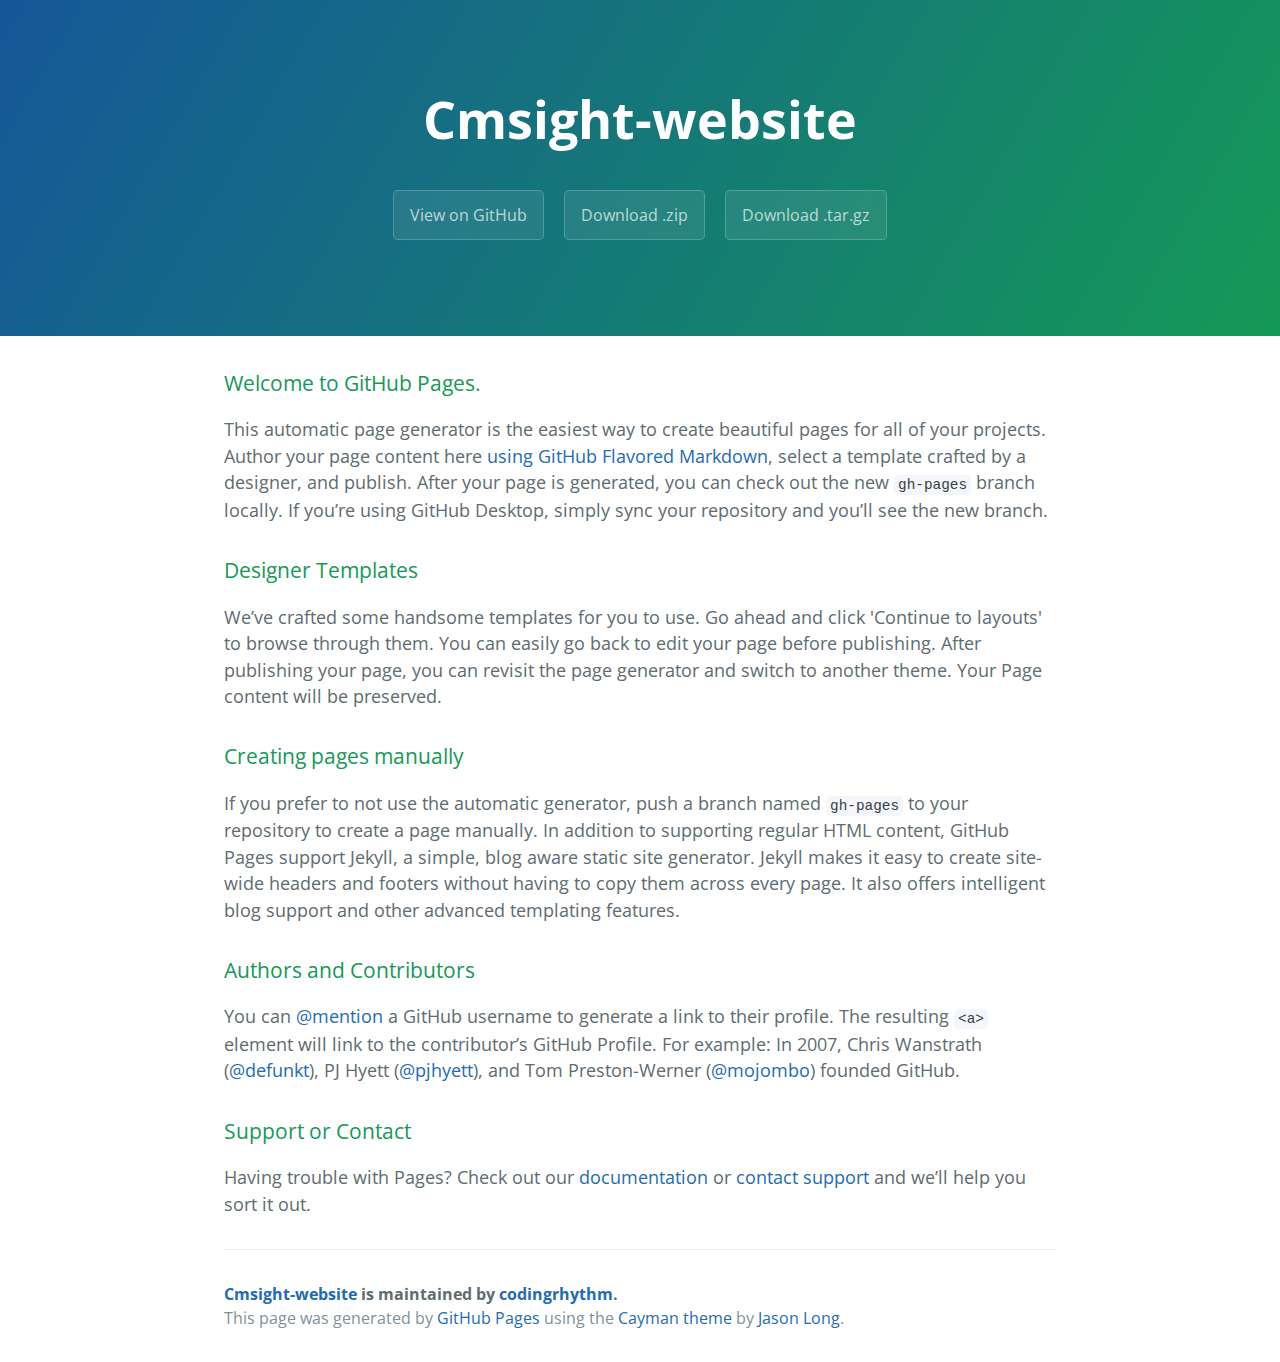
==== index.html @ a5634614 "Create gh-pages branch via GitHub" ====
<!DOCTYPE html>
<html lang="en-us">
  <head>
    <meta charset="UTF-8">
    <title>Cmsight-website by codingrhythm</title>
    <meta name="viewport" content="width=device-width, initial-scale=1">
    <link rel="stylesheet" type="text/css" href="stylesheets/normalize.css" media="screen">
    <link href='https://fonts.googleapis.com/css?family=Open+Sans:400,700' rel='stylesheet' type='text/css'>
    <link rel="stylesheet" type="text/css" href="stylesheets/stylesheet.css" media="screen">
    <link rel="stylesheet" type="text/css" href="stylesheets/github-light.css" media="screen">
  </head>
  <body>
    <section class="page-header">
      <h1 class="project-name">Cmsight-website</h1>
      <h2 class="project-tagline"></h2>
      <a href="https://github.com/codingrhythm/cmsight-website" class="btn">View on GitHub</a>
      <a href="https://github.com/codingrhythm/cmsight-website/zipball/master" class="btn">Download .zip</a>
      <a href="https://github.com/codingrhythm/cmsight-website/tarball/master" class="btn">Download .tar.gz</a>
    </section>

    <section class="main-content">
      <h3>
<a id="welcome-to-github-pages" class="anchor" href="#welcome-to-github-pages" aria-hidden="true"><span class="octicon octicon-link"></span></a>Welcome to GitHub Pages.</h3>

<p>This automatic page generator is the easiest way to create beautiful pages for all of your projects. Author your page content here <a href="https://guides.github.com/features/mastering-markdown/">using GitHub Flavored Markdown</a>, select a template crafted by a designer, and publish. After your page is generated, you can check out the new <code>gh-pages</code> branch locally. If you’re using GitHub Desktop, simply sync your repository and you’ll see the new branch.</p>

<h3>
<a id="designer-templates" class="anchor" href="#designer-templates" aria-hidden="true"><span class="octicon octicon-link"></span></a>Designer Templates</h3>

<p>We’ve crafted some handsome templates for you to use. Go ahead and click 'Continue to layouts' to browse through them. You can easily go back to edit your page before publishing. After publishing your page, you can revisit the page generator and switch to another theme. Your Page content will be preserved.</p>

<h3>
<a id="creating-pages-manually" class="anchor" href="#creating-pages-manually" aria-hidden="true"><span class="octicon octicon-link"></span></a>Creating pages manually</h3>

<p>If you prefer to not use the automatic generator, push a branch named <code>gh-pages</code> to your repository to create a page manually. In addition to supporting regular HTML content, GitHub Pages support Jekyll, a simple, blog aware static site generator. Jekyll makes it easy to create site-wide headers and footers without having to copy them across every page. It also offers intelligent blog support and other advanced templating features.</p>

<h3>
<a id="authors-and-contributors" class="anchor" href="#authors-and-contributors" aria-hidden="true"><span class="octicon octicon-link"></span></a>Authors and Contributors</h3>

<p>You can <a href="https://github.com/blog/821" class="user-mention">@mention</a> a GitHub username to generate a link to their profile. The resulting <code>&lt;a&gt;</code> element will link to the contributor’s GitHub Profile. For example: In 2007, Chris Wanstrath (<a href="https://github.com/defunkt" class="user-mention">@defunkt</a>), PJ Hyett (<a href="https://github.com/pjhyett" class="user-mention">@pjhyett</a>), and Tom Preston-Werner (<a href="https://github.com/mojombo" class="user-mention">@mojombo</a>) founded GitHub.</p>

<h3>
<a id="support-or-contact" class="anchor" href="#support-or-contact" aria-hidden="true"><span class="octicon octicon-link"></span></a>Support or Contact</h3>

<p>Having trouble with Pages? Check out our <a href="https://help.github.com/pages">documentation</a> or <a href="https://github.com/contact">contact support</a> and we’ll help you sort it out.</p>

      <footer class="site-footer">
        <span class="site-footer-owner"><a href="https://github.com/codingrhythm/cmsight-website">Cmsight-website</a> is maintained by <a href="https://github.com/codingrhythm">codingrhythm</a>.</span>

        <span class="site-footer-credits">This page was generated by <a href="https://pages.github.com">GitHub Pages</a> using the <a href="https://github.com/jasonlong/cayman-theme">Cayman theme</a> by <a href="https://twitter.com/jasonlong">Jason Long</a>.</span>
      </footer>

    </section>

  
  </body>
</html>
---- stylesheets/stylesheet.css ----
* {
  box-sizing: border-box; }

body {
  padding: 0;
  margin: 0;
  font-family: "Open Sans", "Helvetica Neue", Helvetica, Arial, sans-serif;
  font-size: 16px;
  line-height: 1.5;
  color: #606c71; }

a {
  color: #1e6bb8;
  text-decoration: none; }
  a:hover {
    text-decoration: underline; }

.btn {
  display: inline-block;
  margin-bottom: 1rem;
  color: rgba(255, 255, 255, 0.7);
  background-color: rgba(255, 255, 255, 0.08);
  border-color: rgba(255, 255, 255, 0.2);
  border-style: solid;
  border-width: 1px;
  border-radius: 0.3rem;
  transition: color 0.2s, background-color 0.2s, border-color 0.2s; }
  .btn + .btn {
    margin-left: 1rem; }

.btn:hover {
  color: rgba(255, 255, 255, 0.8);
  text-decoration: none;
  background-color: rgba(255, 255, 255, 0.2);
  border-color: rgba(255, 255, 255, 0.3); }

@media screen and (min-width: 64em) {
  .btn {
    padding: 0.75rem 1rem; } }

@media screen and (min-width: 42em) and (max-width: 64em) {
  .btn {
    padding: 0.6rem 0.9rem;
    font-size: 0.9rem; } }

@media screen and (max-width: 42em) {
  .btn {
    display: block;
    width: 100%;
    padding: 0.75rem;
    font-size: 0.9rem; }
    .btn + .btn {
      margin-top: 1rem;
      margin-left: 0; } }

.page-header {
  color: #fff;
  text-align: center;
  background-color: #159957;
  background-image: linear-gradient(120deg, #155799, #159957); }

@media screen and (min-width: 64em) {
  .page-header {
    padding: 5rem 6rem; } }

@media screen and (min-width: 42em) and (max-width: 64em) {
  .page-header {
    padding: 3rem 4rem; } }

@media screen and (max-width: 42em) {
  .page-header {
    padding: 2rem 1rem; } }

.project-name {
  margin-top: 0;
  margin-bottom: 0.1rem; }

@media screen and (min-width: 64em) {
  .project-name {
    font-size: 3.25rem; } }

@media screen and (min-width: 42em) and (max-width: 64em) {
  .project-name {
    font-size: 2.25rem; } }

@media screen and (max-width: 42em) {
  .project-name {
    font-size: 1.75rem; } }

.project-tagline {
  margin-bottom: 2rem;
  font-weight: normal;
  opacity: 0.7; }

@media screen and (min-width: 64em) {
  .project-tagline {
    font-size: 1.25rem; } }

@media screen and (min-width: 42em) and (max-width: 64em) {
  .project-tagline {
    font-size: 1.15rem; } }

@media screen and (max-width: 42em) {
  .project-tagline {
    font-size: 1rem; } }

.main-content :first-child {
  margin-top: 0; }
.main-content img {
  max-width: 100%; }
.main-content h1, .main-content h2, .main-content h3, .main-content h4, .main-content h5, .main-content h6 {
  margin-top: 2rem;
  margin-bottom: 1rem;
  font-weight: normal;
  color: #159957; }
.main-content p {
  margin-bottom: 1em; }
.main-content code {
  padding: 2px 4px;
  font-family: Consolas, "Liberation Mono", Menlo, Courier, monospace;
  font-size: 0.9rem;
  color: #383e41;
  background-color: #f3f6fa;
  border-radius: 0.3rem; }
.main-content pre {
  padding: 0.8rem;
  margin-top: 0;
  margin-bottom: 1rem;
  font: 1rem Consolas, "Liberation Mono", Menlo, Courier, monospace;
  color: #567482;
  word-wrap: normal;
  background-color: #f3f6fa;
  border: solid 1px #dce6f0;
  border-radius: 0.3rem; }
  .main-content pre > code {
    padding: 0;
    margin: 0;
    font-size: 0.9rem;
    color: #567482;
    word-break: normal;
    white-space: pre;
    background: transparent;
    border: 0; }
.main-content .highlight {
  margin-bottom: 1rem; }
  .main-content .highlight pre {
    margin-bottom: 0;
    word-break: normal; }
.main-content .highlight pre, .main-content pre {
  padding: 0.8rem;
  overflow: auto;
  font-size: 0.9rem;
  line-height: 1.45;
  border-radius: 0.3rem; }
.main-content pre code, .main-content pre tt {
  display: inline;
  max-width: initial;
  padding: 0;
  margin: 0;
  overflow: initial;
  line-height: inherit;
  word-wrap: normal;
  background-color: transparent;
  border: 0; }
  .main-content pre code:before, .main-content pre code:after, .main-content pre tt:before, .main-content pre tt:after {
    content: normal; }
.main-content ul, .main-content ol {
  margin-top: 0; }
.main-content blockquote {
  padding: 0 1rem;
  margin-left: 0;
  color: #819198;
  border-left: 0.3rem solid #dce6f0; }
  .main-content blockquote > :first-child {
    margin-top: 0; }
  .main-content blockquote > :last-child {
    margin-bottom: 0; }
.main-content table {
  display: block;
  width: 100%;
  overflow: auto;
  word-break: normal;
  word-break: keep-all; }
  .main-content table th {
    font-weight: bold; }
  .main-content table th, .main-content table td {
    padding: 0.5rem 1rem;
    border: 1px solid #e9ebec; }
.main-content dl {
  padding: 0; }
  .main-content dl dt {
    padding: 0;
    margin-top: 1rem;
    font-size: 1rem;
    font-weight: bold; }
  .main-content dl dd {
    padding: 0;
    margin-bottom: 1rem; }
.main-content hr {
  height: 2px;
  padding: 0;
  margin: 1rem 0;
  background-color: #eff0f1;
  border: 0; }

@media screen and (min-width: 64em) {
  .main-content {
    max-width: 64rem;
    padding: 2rem 6rem;
    margin: 0 auto;
    font-size: 1.1rem; } }

@media screen and (min-width: 42em) and (max-width: 64em) {
  .main-content {
    padding: 2rem 4rem;
    font-size: 1.1rem; } }

@media screen and (max-width: 42em) {
  .main-content {
    padding: 2rem 1rem;
    font-size: 1rem; } }

.site-footer {
  padding-top: 2rem;
  margin-top: 2rem;
  border-top: solid 1px #eff0f1; }

.site-footer-owner {
  display: block;
  font-weight: bold; }

.site-footer-credits {
  color: #819198; }

@media screen and (min-width: 64em) {
  .site-footer {
    font-size: 1rem; } }

@media screen and (min-width: 42em) and (max-width: 64em) {
  .site-footer {
    font-size: 1rem; } }

@media screen and (max-width: 42em) {
  .site-footer {
    font-size: 0.9rem; } }
---- stylesheets/github-light.css ----
/*
   Copyright 2014 GitHub Inc.

   Licensed under the Apache License, Version 2.0 (the "License");
   you may not use this file except in compliance with the License.
   You may obtain a copy of the License at

       http://www.apache.org/licenses/LICENSE-2.0

   Unless required by applicable law or agreed to in writing, software
   distributed under the License is distributed on an "AS IS" BASIS,
   WITHOUT WARRANTIES OR CONDITIONS OF ANY KIND, either express or implied.
   See the License for the specific language governing permissions and
   limitations under the License.

*/

.pl-c /* comment */ {
  color: #969896;
}

.pl-c1      /* constant, markup.raw, meta.diff.header, meta.module-reference, meta.property-name, support, support.constant, support.variable, variable.other.constant */,
.pl-s .pl-v /* string variable */ {
  color: #0086b3;
}

.pl-e  /* entity */,
.pl-en /* entity.name */ {
  color: #795da3;
}

.pl-s .pl-s1 /* string source */,
.pl-smi      /* storage.modifier.import, storage.modifier.package, storage.type.java, variable.other, variable.parameter.function */ {
  color: #333;
}

.pl-ent /* entity.name.tag */ {
  color: #63a35c;
}

.pl-k /* keyword, storage, storage.type */ {
  color: #a71d5d;
}

.pl-pds              /* punctuation.definition.string, string.regexp.character-class */,
.pl-s                /* string */,
.pl-s .pl-pse .pl-s1 /* string punctuation.section.embedded source */,
.pl-sr               /* string.regexp */,
.pl-sr .pl-cce       /* string.regexp constant.character.escape */,
.pl-sr .pl-sra       /* string.regexp string.regexp.arbitrary-repitition */,
.pl-sr .pl-sre       /* string.regexp source.ruby.embedded */ {
  color: #183691;
}

.pl-v /* variable */ {
  color: #ed6a43;
}

.pl-id /* invalid.deprecated */ {
  color: #b52a1d;
}

.pl-ii /* invalid.illegal */ {
  background-color: #b52a1d;
  color: #f8f8f8;
}

.pl-sr .pl-cce /* string.regexp constant.character.escape */ {
  color: #63a35c;
  font-weight: bold;
}

.pl-ml /* markup.list */ {
  color: #693a17;
}

.pl-mh        /* markup.heading */,
.pl-mh .pl-en /* markup.heading entity.name */,
.pl-ms        /* meta.separator */ {
  color: #1d3e81;
  font-weight: bold;
}

.pl-mq /* markup.quote */ {
  color: #008080;
}

.pl-mi /* markup.italic */ {
  color: #333;
  font-style: italic;
}

.pl-mb /* markup.bold */ {
  color: #333;
  font-weight: bold;
}

.pl-md /* markup.deleted, meta.diff.header.from-file */ {
  background-color: #ffecec;
  color: #bd2c00;
}

.pl-mi1 /* markup.inserted, meta.diff.header.to-file */ {
  background-color: #eaffea;
  color: #55a532;
}

.pl-mdr /* meta.diff.range */ {
  color: #795da3;
  font-weight: bold;
}

.pl-mo /* meta.output */ {
  color: #1d3e81;
}
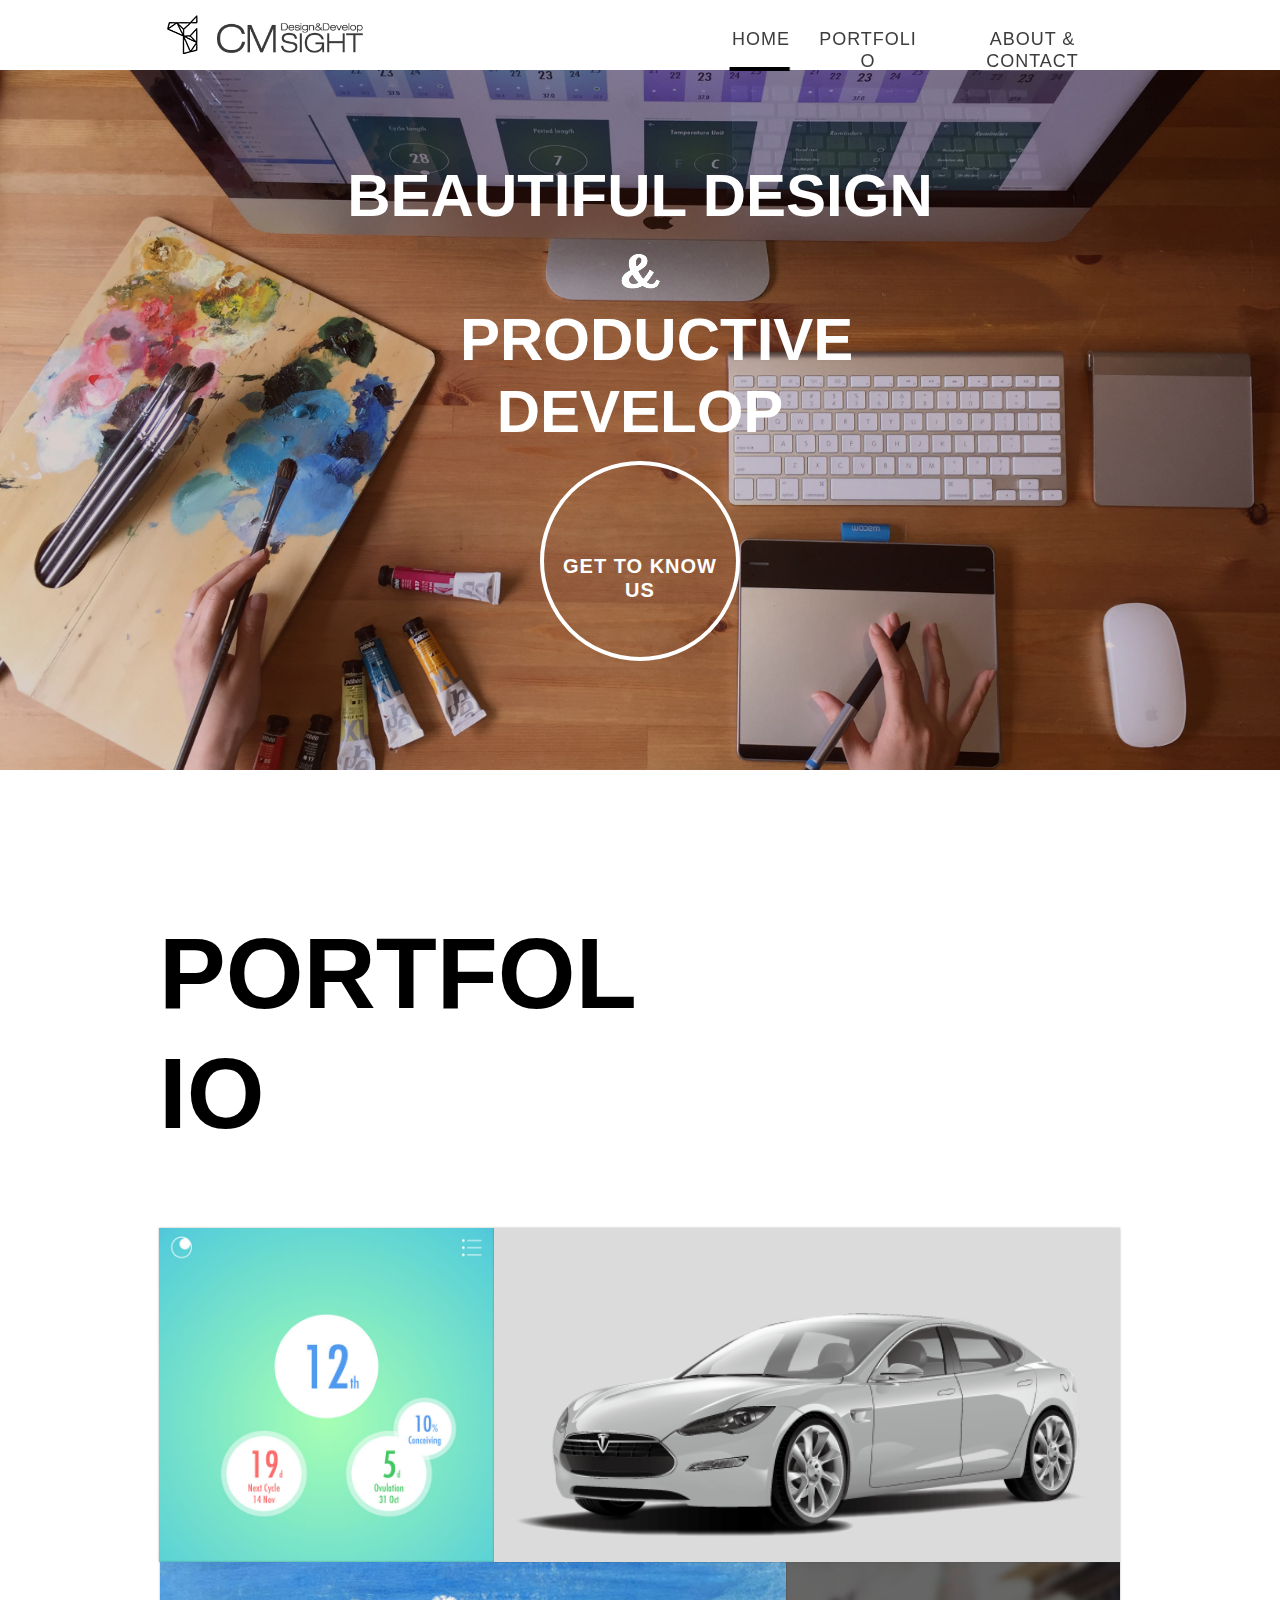
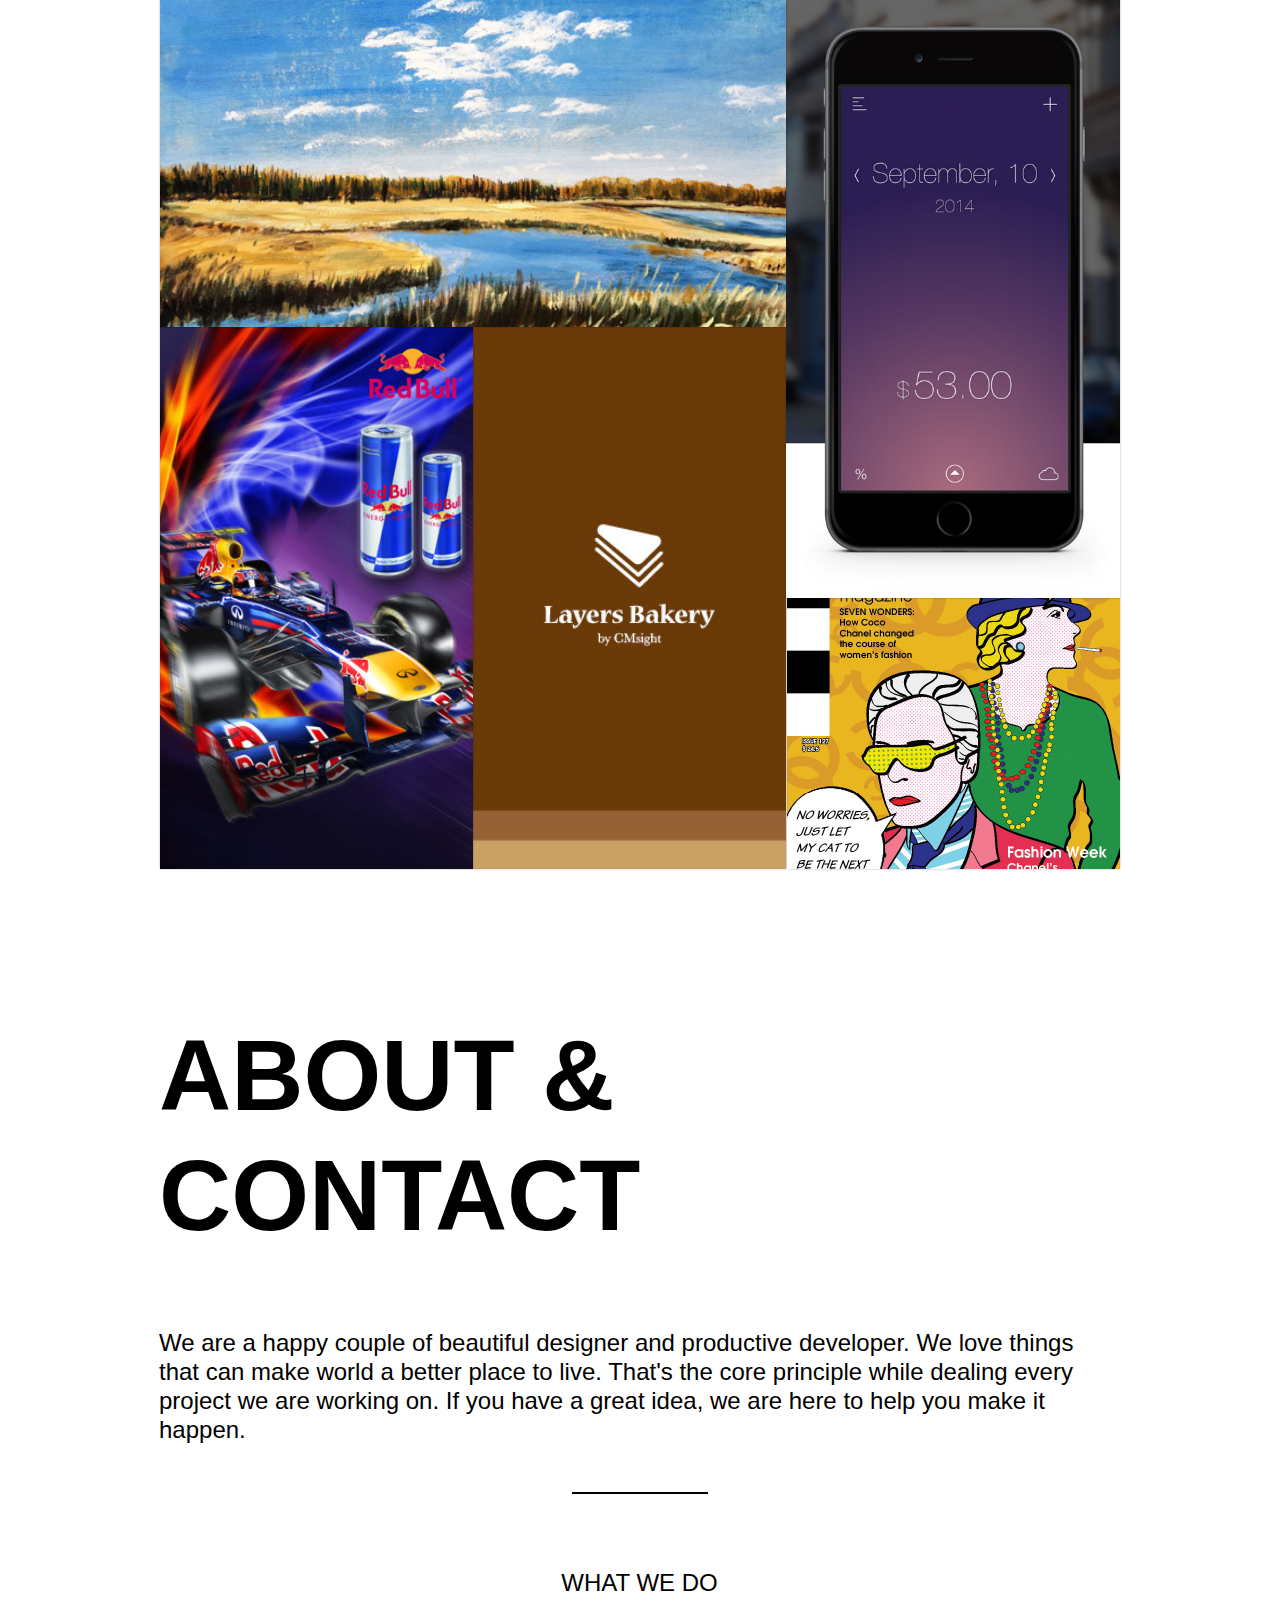
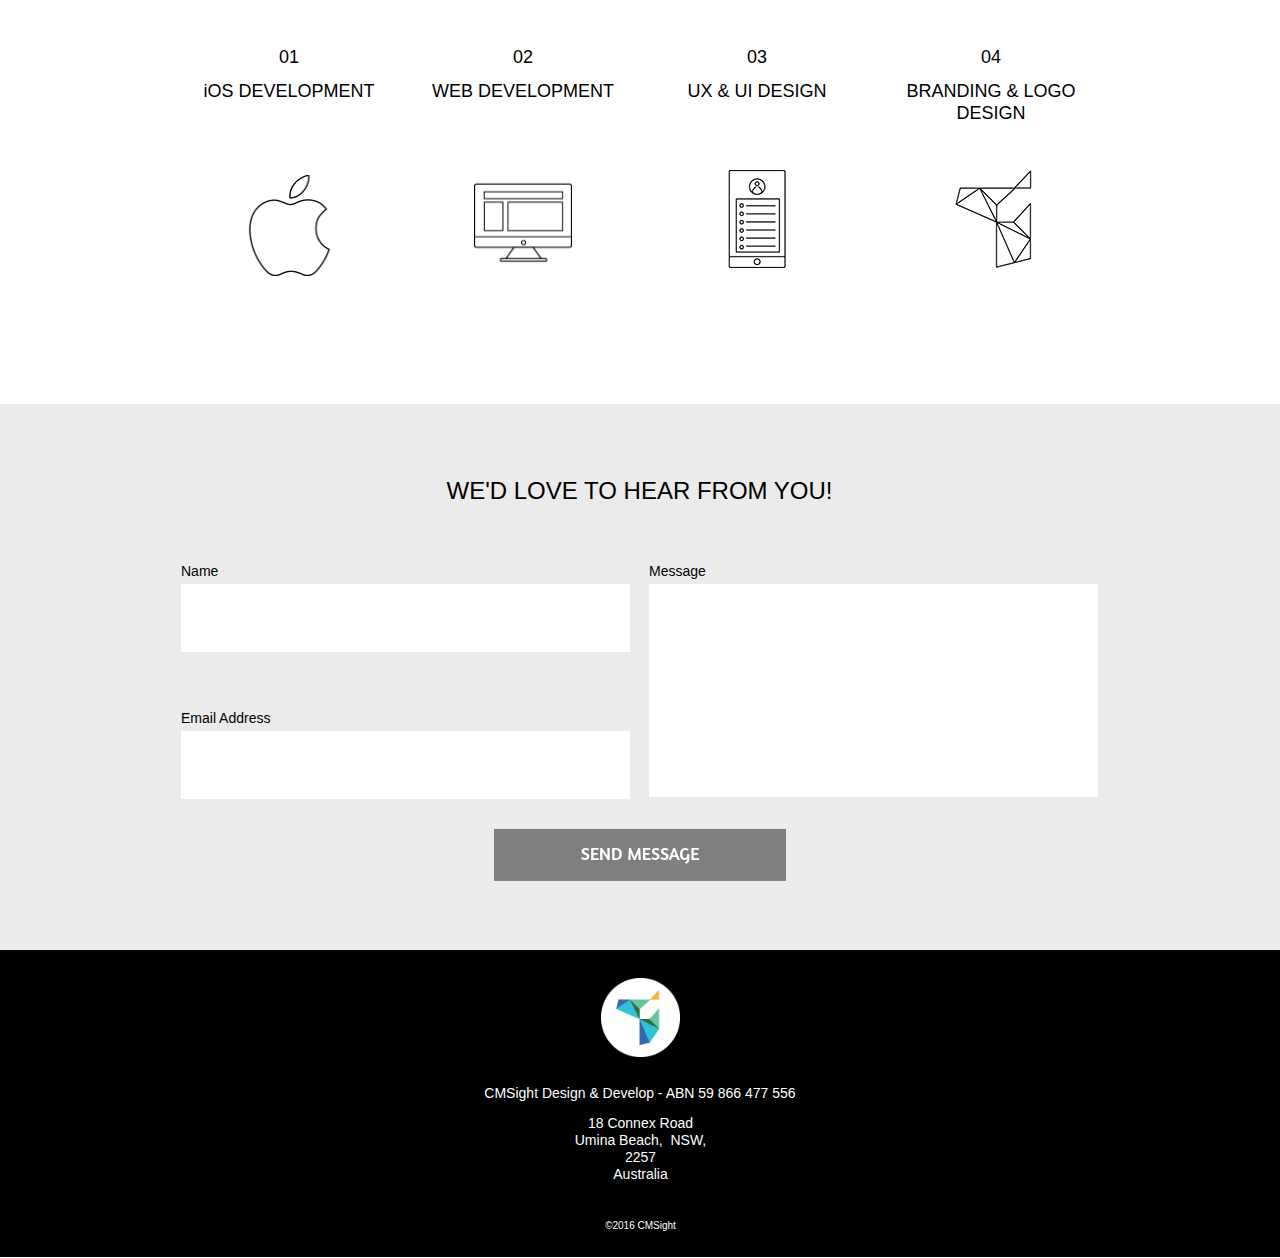
==== commit bf5e09cc: "Added new website" ====
--- a/index.html
+++ b/index.html
@@ -1,57 +1,259 @@
 <!DOCTYPE html>
-<html lang="en-us">
-  <head>
-    <meta charset="UTF-8">
-    <title>Cmsight-website by codingrhythm</title>
-    <meta name="viewport" content="width=device-width, initial-scale=1">
-    <link rel="stylesheet" type="text/css" href="stylesheets/normalize.css" media="screen">
-    <link href='https://fonts.googleapis.com/css?family=Open+Sans:400,700' rel='stylesheet' type='text/css'>
-    <link rel="stylesheet" type="text/css" href="stylesheets/stylesheet.css" media="screen">
-    <link rel="stylesheet" type="text/css" href="stylesheets/github-light.css" media="screen">
-  </head>
-  <body>
-    <section class="page-header">
-      <h1 class="project-name">Cmsight-website</h1>
-      <h2 class="project-tagline"></h2>
-      <a href="https://github.com/codingrhythm/cmsight-website" class="btn">View on GitHub</a>
-      <a href="https://github.com/codingrhythm/cmsight-website/zipball/master" class="btn">Download .zip</a>
-      <a href="https://github.com/codingrhythm/cmsight-website/tarball/master" class="btn">Download .tar.gz</a>
-    </section>
+<html class="html" lang="en-US">
+ <head>
 
-    <section class="main-content">
-      <h3>
-<a id="welcome-to-github-pages" class="anchor" href="#welcome-to-github-pages" aria-hidden="true"><span class="octicon octicon-link"></span></a>Welcome to GitHub Pages.</h3>
+  <script type="text/javascript">
+   if(typeof Muse == "undefined") window.Muse = {}; window.Muse.assets = {"required":["jquery-1.8.3.min.js", "museutils.js", "jquery.watch.js", "jquery.scrolleffects.js", "webpro.js", "jquery.musepolyfill.bgsize.js", "index.css"], "outOfDate":[]};
+</script>
+  
+  <meta http-equiv="Content-type" content="text/html;charset=UTF-8"/>
+  <meta name="generator" content="2015.0.2.310"/>
+  <title>HOME</title>
+  <!-- CSS -->
+  <link rel="stylesheet" type="text/css" href="css/site_global.css?4052507572"/>
+  <link rel="stylesheet" type="text/css" href="css/master_home.css?3889327111"/>
+  <link rel="stylesheet" type="text/css" href="css/index.css?4260635916" id="pagesheet"/>
+  <!--[if lt IE 9]>
+  <link rel="stylesheet" type="text/css" href="css/iefonts_index.css?4275466787"/>
+  <![endif]-->
+  <!-- Other scripts -->
+  <script type="text/javascript">
+   document.documentElement.className += ' js';
+var __adobewebfontsappname__ = "muse";
+</script>
+  <!-- JS includes -->
+  <script type="text/javascript">
+   document.write('\x3Cscript src="' + (document.location.protocol == 'https:' ? 'https:' : 'http:') + '//webfonts.creativecloud.com/amaranth:n7,n4,i4:default.js" type="text/javascript">\x3C/script>');
+</script>
+   </head>
+ <body>
 
-<p>This automatic page generator is the easiest way to create beautiful pages for all of your projects. Author your page content here <a href="https://guides.github.com/features/mastering-markdown/">using GitHub Flavored Markdown</a>, select a template crafted by a designer, and publish. After your page is generated, you can check out the new <code>gh-pages</code> branch locally. If you’re using GitHub Desktop, simply sync your repository and you’ll see the new branch.</p>
-
-<h3>
-<a id="designer-templates" class="anchor" href="#designer-templates" aria-hidden="true"><span class="octicon octicon-link"></span></a>Designer Templates</h3>
-
-<p>We’ve crafted some handsome templates for you to use. Go ahead and click 'Continue to layouts' to browse through them. You can easily go back to edit your page before publishing. After publishing your page, you can revisit the page generator and switch to another theme. Your Page content will be preserved.</p>
-
-<h3>
-<a id="creating-pages-manually" class="anchor" href="#creating-pages-manually" aria-hidden="true"><span class="octicon octicon-link"></span></a>Creating pages manually</h3>
-
-<p>If you prefer to not use the automatic generator, push a branch named <code>gh-pages</code> to your repository to create a page manually. In addition to supporting regular HTML content, GitHub Pages support Jekyll, a simple, blog aware static site generator. Jekyll makes it easy to create site-wide headers and footers without having to copy them across every page. It also offers intelligent blog support and other advanced templating features.</p>
-
-<h3>
-<a id="authors-and-contributors" class="anchor" href="#authors-and-contributors" aria-hidden="true"><span class="octicon octicon-link"></span></a>Authors and Contributors</h3>
-
-<p>You can <a href="https://github.com/blog/821" class="user-mention">@mention</a> a GitHub username to generate a link to their profile. The resulting <code>&lt;a&gt;</code> element will link to the contributor’s GitHub Profile. For example: In 2007, Chris Wanstrath (<a href="https://github.com/defunkt" class="user-mention">@defunkt</a>), PJ Hyett (<a href="https://github.com/pjhyett" class="user-mention">@pjhyett</a>), and Tom Preston-Werner (<a href="https://github.com/mojombo" class="user-mention">@mojombo</a>) founded GitHub.</p>
-
-<h3>
-<a id="support-or-contact" class="anchor" href="#support-or-contact" aria-hidden="true"><span class="octicon octicon-link"></span></a>Support or Contact</h3>
-
-<p>Having trouble with Pages? Check out our <a href="https://help.github.com/pages">documentation</a> or <a href="https://github.com/contact">contact support</a> and we’ll help you sort it out.</p>
-
-      <footer class="site-footer">
-        <span class="site-footer-owner"><a href="https://github.com/codingrhythm/cmsight-website">Cmsight-website</a> is maintained by <a href="https://github.com/codingrhythm">codingrhythm</a>.</span>
-
-        <span class="site-footer-credits">This page was generated by <a href="https://pages.github.com">GitHub Pages</a> using the <a href="https://github.com/jasonlong/cayman-theme">Cayman theme</a> by <a href="https://twitter.com/jasonlong">Jason Long</a>.</span>
-      </footer>
-
-    </section>
-
-  
-  </body>
+  <div class="clearfix" id="page"><!-- column -->
+   <div class="position_content" id="page_position_content">
+    <div class="clearfix colelem" id="pu93"><!-- group -->
+     <div class="browser_width grpelem" id="u93-bw">
+      <div id="u93"><!-- simple frame --></div>
+     </div>
+     <div class="browser_width grpelem" id="u3448-bw">
+      <div id="u3448"><!-- simple frame --></div>
+     </div>
+     <div class="browser_width grpelem" id="u3449-bw">
+      <div class="museBGSize" id="u3449"><!-- simple frame --></div>
+     </div>
+     <div class="browser_width grpelem" id="u3445-bw">
+      <div id="u3445"><!-- simple frame --></div>
+     </div>
+     <div class="Button clearfix grpelem" id="pbuttonu3443"><!-- group -->
+      <a class="nonblock nontext anim_swing rounded-corners clearfix grpelem" id="buttonu3443" href="index.html#about"><!-- container box --><div class="clearfix grpelem" id="u3444-4"><!-- content --><p>GET TO KNOW US</p></div></a>
+     </div>
+     <div class="clearfix grpelem" id="u3446-4"><!-- content -->
+      <p>beautiful design</p>
+     </div>
+     <div class="clearfix grpelem" id="u3822-4"><!-- content -->
+      <p>&nbsp; productive develop</p>
+     </div>
+     <img class="grpelem" id="u3818-4" alt="&amp;" width="145" height="111" src="images/u3818-4.png"/><!-- rasterized frame -->
+     <a class="anchor_item grpelem" id="home"></a>
+    </div>
+    <div class="clearfix colelem" id="pu3428"><!-- group -->
+     <div class="browser_width" id="u3428-bw">
+      <div class="ose_pre_init" id="u3428"><!-- simple frame --></div>
+     </div>
+     <div class="clearfix" id="u3423"><!-- group -->
+      <a class="nonblock nontext anim_swing clip_frame grpelem" id="u3424" href="index.html#home"><!-- image --><img class="block" id="u3424_img" src="images/logo_black_66%402x.png" alt="" width="39" height="39"/></a>
+      <a class="nonblock nontext anim_swing clip_frame grpelem" id="u3429" href="index.html#home"><!-- image --><img class="block" id="u3429_img" src="images/cmsight_black.png" alt="" width="166" height="36"/></a>
+      <a class="nonblock nontext Button anim_swing home clearfix grpelem" id="buttonu3431" href="index.html#home"><!-- container box --><div class="clearfix grpelem" id="u3432-4"><!-- content --><p>Home</p></div></a>
+      <a class="nonblock nontext Button anim_swing home clearfix grpelem" id="buttonu3433" href="index.html#portfolio"><!-- container box --><div class="clearfix grpelem" id="u3434-4"><!-- content --><p>Portfolio</p></div></a>
+      <a class="nonblock nontext Button anim_swing home clearfix grpelem" id="buttonu3426" href="index.html#about"><!-- container box --><div class="clearfix grpelem" id="u3427-4"><!-- content --><p>About &amp; contact</p></div></a>
+     </div>
+    </div>
+    <a class="anchor_item colelem" id="portfolio"></a>
+    <div class="clearfix colelem" id="u3464-4"><!-- content -->
+     <p>PORTFOLIO</p>
+    </div>
+    <div class="clearfix colelem" id="pbuttonu3469"><!-- group -->
+     <a class="nonblock nontext Button shadow museBGSize clearfix grpelem" id="buttonu3469" href="http://lunaria.cmsight.com" target="_blank"><!-- container box --><img class="colelem" id="u3471" alt="App Design &amp; Develop" src="images/blank.gif"/><!-- state-based BG images --><img class="colelem" id="u3470" alt="Lunaria – Period Tracking App" src="images/blank.gif"/><!-- state-based BG images --></a>
+     <a class="nonblock nontext Button shadow museBGSize clearfix grpelem" id="buttonu3467" href="illustrations.html"><!-- container box --><img class="grpelem" id="u3468" alt="Illustration" src="images/blank.gif"/><!-- state-based BG images --></a>
+    </div>
+    <div class="clearfix colelem" id="ppbuttonu3465"><!-- group -->
+     <div class="clearfix grpelem" id="pbuttonu3465"><!-- column -->
+      <a class="nonblock nontext Button shadow museBGSize clearfix colelem" id="buttonu3465" href="drawings.html"><!-- container box --><img class="grpelem" id="u3466" alt="Drawing" src="images/blank.gif"/><!-- state-based BG images --></a>
+      <div class="clearfix colelem" id="pbuttonu3455"><!-- group -->
+       <a class="nonblock nontext Button shadow museBGSize clearfix grpelem" id="buttonu3455" href="red-bull.html"><!-- container box --><img class="colelem" id="u3457" alt="Advertising" src="images/blank.gif"/><!-- state-based BG images --><img class="colelem" id="u3456" alt="Red bull Campaign" src="images/blank.gif"/><!-- state-based BG images --></a>
+       <a class="nonblock nontext Button shadow museBGSize clearfix grpelem" id="buttonu3458" href="bakery.html"><!-- container box --><img class="colelem" id="u3459" alt="Branding" src="images/blank.gif"/><!-- state-based BG images --><img class="colelem" id="u3460" alt="Layers Bakery" src="images/blank.gif"/><!-- state-based BG images --></a>
+      </div>
+     </div>
+     <div class="clearfix grpelem" id="pbuttonu3461"><!-- column -->
+      <div class="Button shadow museBGSize clearfix colelem" id="buttonu3461"><!-- container box -->
+       <img class="colelem" id="u3462" alt="App Design &amp; Develop" src="images/blank.gif"/><!-- state-based BG images -->
+       <img class="colelem" id="u3463" alt="5coins - Expense Tracking App" src="images/blank.gif"/><!-- state-based BG images -->
+      </div>
+      <a class="nonblock nontext Button shadow museBGSize clearfix colelem" id="buttonu3472" href="publishing.html"><!-- container box --><img class="grpelem" id="u3473" alt="Publishing" src="images/blank.gif"/><!-- state-based BG images --></a>
+     </div>
+    </div>
+    <a class="anchor_item colelem" id="about"></a>
+    <div class="clearfix colelem" id="u3440-4"><!-- content -->
+     <p>ABOUT &amp; contact</p>
+    </div>
+    <div class="clearfix colelem" id="u3439-4"><!-- content -->
+     <p>We are a happy couple of beautiful designer and productive developer. We love things that can make world a better place to live. That's the core principle while dealing every project we are working on. If you have a great idea, we are here to help you make it happen.</p>
+    </div>
+    <div class="colelem" id="u3714"><!-- simple frame --></div>
+    <div class="clearfix colelem" id="u3664-4"><!-- content -->
+     <p>WHAT WE DO</p>
+    </div>
+    <div class="clearfix colelem" id="pu3669-4"><!-- group -->
+     <div class="clearfix grpelem" id="u3669-4"><!-- content -->
+      <p>01</p>
+     </div>
+     <div class="clearfix grpelem" id="u3671-4"><!-- content -->
+      <p>02</p>
+     </div>
+     <div class="clearfix grpelem" id="u3673-4"><!-- content -->
+      <p>03</p>
+     </div>
+     <div class="clearfix grpelem" id="u3675-4"><!-- content -->
+      <p>04</p>
+     </div>
+    </div>
+    <div class="clearfix colelem" id="pu3670-4"><!-- group -->
+     <div class="clearfix grpelem" id="u3670-4"><!-- content -->
+      <p>iOS DEVELOPMENT</p>
+     </div>
+     <div class="clearfix grpelem" id="u3672-4"><!-- content -->
+      <p>WEB DEVELOPMENT</p>
+     </div>
+     <div class="clearfix grpelem" id="u3674-4"><!-- content -->
+      <p>UX &amp; UI DESIGN</p>
+     </div>
+     <div class="clearfix grpelem" id="u3676-4"><!-- content -->
+      <p>BRANDING &amp; LOGO DESIGN</p>
+     </div>
+    </div>
+    <div class="clearfix colelem" id="pu3683"><!-- group -->
+     <div class="clip_frame grpelem" id="u3683"><!-- image -->
+      <img class="block" id="u3683_img" src="images/icon_ios.png" alt="" width="99" height="101"/>
+     </div>
+     <div class="clip_frame grpelem" id="u3699"><!-- image -->
+      <img class="block" id="u3699_img" src="images/icon_web.png" alt="" width="98" height="98"/>
+     </div>
+     <div class="clip_frame grpelem" id="u3707"><!-- image -->
+      <img class="block" id="u3707_img" src="images/icon_ui.png" alt="" width="98" height="98"/>
+     </div>
+     <div class="clip_frame grpelem" id="u3689"><!-- image -->
+      <img class="block" id="u3689_img" src="images/icon_logo.png" alt="" width="98" height="98"/>
+     </div>
+    </div>
+    <div class="clearfix colelem" id="pu3732"><!-- group -->
+     <div class="browser_width grpelem" id="u3732-bw">
+      <div id="u3732"><!-- group -->
+       <div class="clearfix" id="u3732_align_to_page">
+        <div class="clearfix grpelem" id="u3780-4"><!-- content -->
+         <p>We'd love to hear from you!</p>
+        </div>
+       </div>
+      </div>
+     </div>
+     <form class="form-grp clearfix grpelem" id="widgetu3715" method="post" enctype="multipart/form-data" action="scripts/form-u3715.php"><!-- none box -->
+      <div class="fld-grp clearfix grpelem" id="widgetu3724" data-required="true"><!-- none box -->
+       <label class="fld-label actAsDiv clearfix grpelem" id="u3726-4" for="widgetu3724_input"><!-- content --><span class="actAsPara">Name</span></label>
+       <span class="fld-input NoWrap actAsDiv clearfix grpelem" id="u3727-3"><!-- content --><input class="wrapped-input" type="text" spellcheck="false" id="widgetu3724_input" name="custom_U3724" tabindex="1"/></span>
+      </div>
+      <div class="fld-grp clearfix grpelem" id="widgetu3728" data-required="true" data-type="email"><!-- none box -->
+       <label class="fld-label actAsDiv clearfix grpelem" id="u3730-4" for="widgetu3728_input"><!-- content --><span class="actAsPara">Email Address</span></label>
+       <span class="fld-input NoWrap actAsDiv clearfix grpelem" id="u3731-3"><!-- content --><input class="wrapped-input" type="text" spellcheck="false" id="widgetu3728_input" name="Email" tabindex="3"/></span>
+       <div class="fld-message clearfix grpelem" id="u3729-4"><!-- content -->
+        <p>Required</p>
+       </div>
+      </div>
+      <div class="clearfix grpelem" id="u3720-4"><!-- content -->
+       <p>Submitting Form...</p>
+      </div>
+      <div class="clearfix grpelem" id="u3722-4"><!-- content -->
+       <p>The server encountered an error.</p>
+      </div>
+      <div class="clearfix grpelem" id="u3721-4"><!-- content -->
+       <p>Form received.</p>
+      </div>
+      <input class="submit-btn NoWrap grpelem" id="u3723-17" type="submit" value="" tabindex="4"/><!-- state-based BG images -->
+      <div class="fld-grp clearfix grpelem" id="widgetu3716" data-required="true"><!-- none box -->
+       <label class="fld-label actAsDiv clearfix grpelem" id="u3719-4" for="widgetu3716_input"><!-- content --><span class="actAsPara">Message</span></label>
+       <span class="fld-textarea actAsDiv clearfix grpelem" id="u3718-3"><!-- content --><textarea class="wrapped-input" id="widgetu3716_input" name="custom_U3716" tabindex="2"></textarea></span>
+       <div class="fld-message clearfix grpelem" id="u3717-4"><!-- content -->
+        <p>Required</p>
+       </div>
+      </div>
+     </form>
+    </div>
+    <div class="verticalspacer"></div>
+    <div class="browser_width colelem" id="u94-bw">
+     <div id="u94"><!-- column -->
+      <div class="clearfix" id="u94_align_to_page">
+       <div class="clip_frame colelem" id="u3791"><!-- image -->
+        <img class="block" id="u3791_img" src="images/gettoknowus.png" alt="" width="79" height="79"/>
+       </div>
+       <div class="clearfix colelem" id="u102-4"><!-- content -->
+        <p>CMSight Design &amp; Develop - ABN 59 866 477 556</p>
+       </div>
+       <a class="nonblock nontext clearfix colelem" id="u115-8" href="https://www.google.com/maps/place/18+Connex+Rd,+Umina+Beach+NSW+2257%E6%BE%B3%E5%A4%A7%E5%88%A9%E4%BA%9A/@-33.508128,151.312672,17z/data=!3m1!4b1!4m2!3m1!1s0x6b0d4ca653f22cf5:0x3802b8309d1be485"><!-- content --><p>18 Connex Road</p><p>Umina Beach,&nbsp; NSW, 2257</p><p>Australia</p></a>
+       <div class="clearfix colelem" id="u105-4"><!-- content -->
+        <p>©2016 CMSight</p>
+       </div>
+      </div>
+     </div>
+    </div>
+   </div>
+  </div>
+  <div class="preload_images">
+   <img class="preload" src="images/gettoknowus.png" alt=""/>
+   <img class="preload" src="images/home_black.png" alt=""/>
+   <img class="preload" src="images/portfolio_black.png" alt=""/>
+   <img class="preload" src="images/about_black.png" alt=""/>
+   <img class="preload" src="images/img_2998.jpg" alt=""/>
+   <img class="preload" src="images/portfolio_about-u3471-r.png" alt=""/>
+   <img class="preload" src="images/u3470-r.png" alt=""/>
+   <img class="preload" src="images/about_white-u3468-r.png" alt=""/>
+   <img class="preload" src="images/about_white-u3466-r.png" alt=""/>
+   <img class="preload" src="images/about_white-u3457-r.png" alt=""/>
+   <img class="preload" src="images/u3456-r.png" alt=""/>
+   <img class="preload" src="images/about_white-u3459-r.png" alt=""/>
+   <img class="preload" src="images/u3460-r.png" alt=""/>
+   <img class="preload" src="images/5coins.jpg" alt=""/>
+   <img class="preload" src="images/portfolio_about-u3462-r.png" alt=""/>
+   <img class="preload" src="images/u3463-r.png" alt=""/>
+   <img class="preload" src="images/about_white-u3473-r.png" alt=""/>
+   <img class="preload" src="images/u3723-17-r.png" alt=""/>
+   <img class="preload" src="images/u3723-17-m.png" alt=""/>
+   <img class="preload" src="images/u3723-17-fs.png" alt=""/>
+  </div>
+  <!-- JS includes -->
+  <script type="text/javascript">
+   if (document.location.protocol != 'https:') document.write('\x3Cscript src="http://musecdn2.businesscatalyst.com/scripts/4.0/jquery-1.8.3.min.js" type="text/javascript">\x3C/script>');
+</script>
+  <script type="text/javascript">
+   window.jQuery || document.write('\x3Cscript src="scripts/jquery-1.8.3.min.js" type="text/javascript">\x3C/script>');
+</script>
+  <script src="scripts/museutils.js?275725342" type="text/javascript"></script>
+  <script src="scripts/jquery.watch.js?3999102769" type="text/javascript"></script>
+  <script src="scripts/jquery.musepolyfill.bgsize.js?185257658" type="text/javascript"></script>
+  <script src="scripts/jquery.scrolleffects.js?206645848" type="text/javascript"></script>
+  <script src="scripts/webpro.js?3883484123" type="text/javascript"></script>
+  <!-- Other scripts -->
+  <script type="text/javascript">
+   $(document).ready(function() { try {
+(function(){var a={},b=function(a){if(a.match(/^rgb/))return a=a.replace(/\s+/g,"").match(/([\d\,]+)/gi)[0].split(","),(parseInt(a[0])<<16)+(parseInt(a[1])<<8)+parseInt(a[2]);if(a.match(/^\#/))return parseInt(a.substr(1),16);return 0};(function(){$('link[type="text/css"]').each(function(){var b=($(this).attr("href")||"").match(/\/?css\/([\w\-]+\.css)\?(\d+)/);b&&b[1]&&b[2]&&(a[b[1]]=b[2])})})();(function(){$("body").append('<div class="version" style="display:none; width:1px; height:1px;"></div>');
+for(var c=$(".version"),d=0;d<Muse.assets.required.length;){var f=Muse.assets.required[d],g=f.match(/([\w\-\.]+)\.(\w+)$/),k=g&&g[1]?g[1]:null,g=g&&g[2]?g[2]:null;switch(g.toLowerCase()){case "css":k=k.replace(/\W/gi,"_").replace(/^([^a-z])/gi,"_$1");c.addClass(k);var g=b(c.css("color")),h=b(c.css("background-color"));g!=0||h!=0?(Muse.assets.required.splice(d,1),"undefined"!=typeof a[f]&&(g!=a[f]>>>24||h!=(a[f]&16777215))&&Muse.assets.outOfDate.push(f)):d++;c.removeClass(k);break;case "js":k.match(/^jquery-[\d\.]+/gi)&&
+typeof $!="undefined"?Muse.assets.required.splice(d,1):d++;break;default:throw Error("Unsupported file type: "+g);}}c.remove();if(Muse.assets.outOfDate.length||Muse.assets.required.length)c="Some files on the server may be missing or incorrect. Clear browser cache and try again. If the problem persists please contact website author.",(d=location&&location.search&&location.search.match&&location.search.match(/muse_debug/gi))&&Muse.assets.outOfDate.length&&(c+="\nOut of date: "+Muse.assets.outOfDate.join(",")),d&&Muse.assets.required.length&&(c+="\nMissing: "+Muse.assets.required.join(",")),alert(c)})()})();+/* body */
+Muse.Utils.transformMarkupToFixBrowserProblemsPreInit();/* body */
+Muse.Utils.prepHyperlinks(true);/* body */
+Muse.Utils.resizeHeight()/* resize height */
+$('#u3428').registerOpacityScrollEffect([{"opacity":100,"in":[-Infinity,0],"fade":0},{"in":[0,0],"opacity":90},{"opacity":90,"in":[0,Infinity],"fade":0}]);/* scroll effect */
+Muse.Utils.initWidget('#widgetu3715', function(elem) { new WebPro.Widget.Form(elem, {validationEvent:'submit',errorStateSensitivity:'high',fieldWrapperClass:'fld-grp',formSubmittedClass:'frm-sub-st',formErrorClass:'frm-subm-err-st',formDeliveredClass:'frm-subm-ok-st',notEmptyClass:'non-empty-st',focusClass:'focus-st',invalidClass:'fld-err-st',requiredClass:'fld-err-st',ajaxSubmit:true}); });/* #widgetu3715 */
+Muse.Utils.fullPage('#page');/* 100% height page */
+Muse.Utils.showWidgetsWhenReady();/* body */
+Muse.Utils.transformMarkupToFixBrowserProblems();/* body */
+} catch(e) { if (e && 'function' == typeof e.notify) e.notify(); else Muse.Assert.fail('Error calling selector function:' + e); }});
+</script>
+   </body>
 </html>
--- a/css/site_global.css
+++ b/css/site_global.css
@@ -0,0 +1,557 @@
+html
+{
+	min-height: 100%;
+	min-width: 100%;
+	-ms-text-size-adjust: none;
+}
+
+body,div,dl,dt,dd,ul,ol,li,nav,h1,h2,h3,h4,h5,h6,pre,code,form,fieldset,legend,input,button,textarea,p,blockquote,th,td,a
+{
+	margin: 0;
+	padding: 0;
+	border-width: 0;
+	-webkit-transform-origin: left top;
+	-ms-transform-origin: left top;
+	-o-transform-origin: left top;
+	transform-origin: left top;
+}
+
+table
+{
+	border-collapse: collapse;
+	border-spacing: 0;
+}
+
+fieldset,img
+{
+	border: 0;
+	-webkit-transform-origin: left top;
+	-ms-transform-origin: left top;
+	-o-transform-origin: left top;
+	transform-origin: left top;
+}
+
+address,caption,cite,code,dfn,em,strong,th,var,optgroup
+{
+	font-style: inherit;
+	font-weight: inherit;
+}
+
+del,ins
+{
+	text-decoration: none;
+}
+
+li
+{
+	list-style: none;
+}
+
+caption,th
+{
+	text-align: left;
+}
+
+h1,h2,h3,h4,h5,h6
+{
+	font-size: 100%;
+	font-weight: inherit;
+}
+
+input,button,textarea,select,optgroup,option
+{
+	font-family: inherit;
+	font-size: inherit;
+	font-style: inherit;
+	font-weight: inherit;
+}
+
+body
+{
+	font-family: Arial, Helvetica Neue, Helvetica, sans-serif;
+	text-align: left;
+	font-size: 14px;
+	line-height: 17px;
+	word-wrap: break-word;
+	text-rendering: optimizeLegibility;/* kerning, primarily */
+	-moz-font-feature-settings: 'liga';
+	-ms-font-feature-settings: 'liga';
+	-webkit-font-feature-settings: 'liga';
+	font-feature-settings: 'liga';
+}
+
+@media screen and (-webkit-min-device-pixel-ratio:0)
+{
+	body { text-rendering:auto; }
+}
+
+a:link
+{
+	color: #0000FF;
+	text-decoration: underline;
+}
+
+a:visited
+{
+	color: #800080;
+	text-decoration: underline;
+}
+
+a:hover
+{
+	color: #0000FF;
+	text-decoration: underline;
+}
+
+a:active
+{
+	color: #EE0000;
+	text-decoration: underline;
+}
+
+a.nontext /* used to override default properties of 'a' tag */
+{
+	color: black;
+	text-decoration: none;
+	font-style: normal;
+	font-weight: normal;
+}
+
+.normal_text
+{
+	color: #000000;
+	direction: ltr;
+	font-family: Arial, Helvetica Neue, Helvetica, sans-serif;
+	font-size: 14px;
+	font-style: normal;
+	font-weight: normal;
+	letter-spacing: 0px;
+	line-height: 17px;
+	text-align: left;
+	text-decoration: none;
+	text-indent: 0px;
+	text-transform: none;
+	vertical-align: 0px;
+	padding: 0px;
+}
+
+.list0 li:before
+{
+	position: absolute;
+	right: 100%;
+	letter-spacing: 0px;
+	text-decoration: none;
+	font-weight: normal;
+	font-style: normal;
+}
+
+.rtl-list li:before
+{
+	right: auto;
+	left: 100%;
+}
+
+.nls-None > li:before,.nls-None .list3 > li:before,.nls-None .list6 > li:before
+{
+	margin-right: 6px;
+	content: '•';
+}
+
+.nls-None .list1 > li:before,.nls-None .list4 > li:before,.nls-None .list7 > li:before
+{
+	margin-right: 6px;
+	content: '○';
+}
+
+.nls-None,.nls-None .list1,.nls-None .list2,.nls-None .list3,.nls-None .list4,.nls-None .list5,.nls-None .list6,.nls-None .list7,.nls-None .list8
+{
+	padding-left: 34px;
+}
+
+.nls-None.rtl-list,.nls-None .list1.rtl-list,.nls-None .list2.rtl-list,.nls-None .list3.rtl-list,.nls-None .list4.rtl-list,.nls-None .list5.rtl-list,.nls-None .list6.rtl-list,.nls-None .list7.rtl-list,.nls-None .list8.rtl-list
+{
+	padding-left: 0px;
+	padding-right: 34px;
+}
+
+.nls-None .list2 > li:before,.nls-None .list5 > li:before,.nls-None .list8 > li:before
+{
+	margin-right: 6px;
+	content: '-';
+}
+
+.nls-None.rtl-list > li:before,.nls-None .list1.rtl-list > li:before,.nls-None .list2.rtl-list > li:before,.nls-None .list3.rtl-list > li:before,.nls-None .list4.rtl-list > li:before,.nls-None .list5.rtl-list > li:before,.nls-None .list6.rtl-list > li:before,.nls-None .list7.rtl-list > li:before,.nls-None .list8.rtl-list > li:before
+{
+	margin-right: 0px;
+	margin-left: 6px;
+}
+
+.TabbedPanelsTab
+{
+	white-space: nowrap;
+}
+
+.MenuBar  .MenuBarView,.MenuBar  .SubMenuView /* Resets for ul and li in menus */
+{
+	display: block;
+	list-style: none;
+}
+
+.MenuBar .SubMenu
+{
+	display: none;
+	position: absolute;
+}
+
+.NoWrap
+{
+	white-space: nowrap;
+	word-wrap: normal;
+}
+
+.rootelem /* the root of the artwork tree */
+{
+	margin-left: auto;
+	margin-right: auto;
+}
+
+.colelem /* a child element of a column */
+{
+	display: inline;
+	float: left;
+	clear: both;
+}
+
+.colelem100 /* a child element of a column that is 100% width */
+{
+	clear: both;
+}
+
+.grpelem /* a child element of a group */
+{
+	display: inline;
+	float: left;
+}
+
+.clearfix:after /* force a container to fit around floated items */
+{
+	content: "\0020";
+	visibility: hidden;
+	display: block;
+	height: 0;
+	clear: both;
+}
+
+*:first-child+html .clearfix /* IE7 */
+{
+	zoom: 1;
+}
+
+.clip_frame /* used to clip the contents as in the case of an image frame */
+{
+	overflow: hidden;
+}
+
+.inclusion_context /* context for positioning a group of elements that share the same height */
+{
+	display: table;
+	table-layout: fixed;
+	width: 0.01px;
+}
+
+.inclelem /* element of an inclusion context */
+{
+	display: table-cell;
+	vertical-align: top;
+}
+
+.f3s_mid /* 3-slice frame, middle slice */
+{
+	background-repeat: repeat;
+}
+
+.f3s_top,.f3s_bot /* 3-slice frame, top slice */
+{
+	background-repeat: no-repeat;
+}
+
+.f9s_top_left,.f9s_bot_left /* 9-slice frame, left corner slice */
+{
+	background-repeat: no-repeat;
+	background-position: left;
+}
+
+.f9s_top_right,.f9s_bot_right /* 9-slice frame, right corner slice */
+{
+	background-repeat: no-repeat;
+	background-position: right;
+}
+
+.f9s_top_mid,.f9s_bot_mid /* 9-slice frame, top/bottom horizontal slice */
+{
+	background-repeat: repeat-x;
+	background-position: 0px 0px;
+}
+
+.f9s_mid_left /* 9-slice frame, left vertical slice */
+{
+	background-repeat: repeat-y;
+	background-position: left;
+}
+
+.f9s_mid_right /* 9-slice frame, right vertical slice */
+{
+	background-repeat: repeat-y;
+	background-position: right;
+}
+
+.f9s_center /* 9-slice frame, center slice */
+{
+	background-repeat: repeat;
+	background-position: 0px 0px;
+}
+
+.popup_anchor /* anchors an abspos popup */
+{
+	position: relative;
+	width: 0px;
+	height: 0px;
+}
+
+.popup_element
+{
+	z-index: 100000;
+}
+
+.svg
+{
+	display: block;
+	vertical-align: top;
+}
+
+span.wrap /* used to force wrap after floated array when nested inside a paragraph */
+{
+	content: '';
+	clear: left;
+	display: block;
+}
+
+span.actAsInlineDiv /* used to simulate a DIV with inline display when already nested inside a paragraph */
+{
+	display: inline-block;
+}
+
+.position_content,.excludeFromNormalFlow /* used when child content is larger than parent */
+{
+	float: left;
+}
+
+.preload_images /* used to preload images used in non-default states */
+{
+	position: absolute;
+	overflow: hidden;
+	left: -9999px;
+	top: -9999px;
+	height: 1px;
+	width: 1px;
+}
+
+preload /* used to specifiy the dimension of preload item */
+{
+	height: 1px;
+	width: 1px;
+}
+
+.animateStates
+{
+	-webkit-transition: 0.3s ease-in-out;
+	-moz-transition: 0.3s ease-in-out;
+	-o-transition: 0.3s ease-in-out;
+	transition: 0.3s ease-in-out;
+}
+
+input:focus,textarea:focus /* remove default focussed input styling */
+{
+	outline: none;
+}
+
+textarea
+{
+	resize: none;
+	overflow: auto;
+}
+
+.fld-prompt /* form placeholders cursor behavior */
+{
+	pointer-events: none;
+}
+
+.wrapped-input /* form inputs & placeholders let div styling show thru */
+{
+	position: absolute;
+	top: 0;
+	left: 0;
+	background: transparent;
+	border: none;
+}
+
+.submit-btn /* form submit buttons on top of sibling elements */
+{
+	z-index: 50000;
+	cursor: pointer;
+}
+
+.anchor_item /* used to specify anchor properties */
+{
+	width: 22px;
+	height: 18px;
+}
+
+.MenuBar .SubMenuVisible,.MenuBarVertical .SubMenuVisible,.MenuBar .SubMenu .SubMenuVisible,.popup_element.Active,span.actAsPara,.actAsDiv,a.nonblock.nontext,img.block
+{
+	display: block;
+}
+
+.ose_ei
+{
+	visibility: hidden;
+	z-index: 0;
+}
+
+.widget_invisible,.js .invi,.js .mse_pre_init,.js .an_invi /* used to hide the widget before loaded */
+{
+	visibility: hidden;
+}
+
+.no_vert_scroll
+{
+	overflow-y: hidden;
+}
+
+.always_vert_scroll
+{
+	overflow-y: scroll;
+}
+
+.always_horz_scroll
+{
+	overflow-x: scroll;
+}
+
+.popup_element.Inactive,.js .disn,.hidden
+{
+	display: none;
+}
+
+.fullscreen
+{
+	overflow: hidden;
+	left: 0px;
+	top: 0px;
+	position: fixed;
+	height: 100%;
+	width: 100%;
+	-moz-box-sizing: border-box;
+	-webkit-box-sizing: border-box;
+	-ms-box-sizing: border-box;
+	box-sizing: border-box;
+}
+
+.fullwidth
+{
+	position: absolute;
+}
+
+.borderbox
+{
+	-moz-box-sizing: border-box;
+	-webkit-box-sizing: border-box;
+	-ms-box-sizing: border-box;
+	box-sizing: border-box;
+}
+
+.scroll_wrapper
+{
+	position: absolute;
+	overflow: auto;
+	left: 0px;
+	right: 0px;
+	top: 0px;
+	bottom: 0px;
+	padding-top: 0px;
+	padding-bottom: 0px;
+	margin-top: 0px;
+	margin-bottom: 0px;
+}
+
+.browser_width > *
+{
+	position: absolute;
+	left: 0px;
+	right: 0px;
+}
+
+.list0 li,.MenuBar .MenuItemContainer,.SlideShowContentPanel .fullscreen img
+{
+	position: relative;
+}
+
+.accordion_wrapper
+{
+	display: inline;
+	float: left;
+	width: 0px;
+}
+
+.fld-checkbox input[type=checkbox],.fld-radiobutton input[type=radio] /* Hide native checkbox */
+{
+	position: absolute;
+	overflow: hidden;
+	clip: rect(0px, 0px, 0px, 0px);
+	height: 1px;
+	width: 1px;
+	margin: -1px;
+	padding: 0;
+	border: 0;
+}
+
+.fld-checkbox input[type=checkbox] + label,.fld-radiobutton input[type=radio] + label
+{
+	display: inline-block;
+	background-repeat: no-repeat;
+	cursor: pointer;
+	float: left;
+	width: 100%;
+	height: 100%;
+}
+
+.pointer_cursor,.fld-recaptcha-mode,.fld-recaptcha-refresh,.fld-recaptcha-help
+{
+	cursor: pointer;
+}
+
+p,h1,h2,h3,h4,h5,h6,ol,ul,span.actAsPara /* disable Android font boosting */
+{
+	max-height: 1000000px;
+}
+
+.superscript
+{
+	vertical-align: super;
+	font-size: 66%;
+	line-height: 0;
+}
+
+.subscript
+{
+	vertical-align: sub;
+	font-size: 66%;
+	line-height: 0;
+}
+
+.wp-slideshow-clip,.SlideShowWidget /* disable pointer events on slide shows */
+{
+	-ms-touch-action: none;
+	touch-action: none;
+}
+
--- a/css/master_home.css
+++ b/css/master_home.css
@@ -0,0 +1,54 @@
+#u93
+{
+	background-color: #FFFFFF;
+}
+
+#u94
+{
+	background-color: #000000;
+}
+
+#u94_align_to_page
+{
+	position: relative;
+}
+
+#u3791
+{
+	background-color: transparent;
+	position: relative;
+}
+
+#u102-4
+{
+	background-color: transparent;
+	text-align: center;
+	font-size: 14px;
+	color: #FFFFFF;
+	font-family: amaranth, sans-serif;
+	font-weight: 400;
+	position: relative;
+}
+
+#u115-8
+{
+	background-color: transparent;
+	text-align: center;
+	color: #FFFFFF;
+	font-family: amaranth, sans-serif;
+	font-weight: 400;
+	position: relative;
+}
+
+#u105-4
+{
+	background-color: transparent;
+	text-align: center;
+	font-size: 10px;
+	color: #FFFFFF;
+	line-height: 12px;
+	font-family: amaranth, sans-serif;
+	font-weight: 400;
+	position: relative;
+}
+
--- a/css/index.css
+++ b/css/index.css
@@ -0,0 +1,1912 @@
+.version.index /* version checker */
+{
+	color: #0000FD;
+	background-color: #F4250C;
+}
+
+.html
+{
+	background-color: #FFFFFF;
+}
+
+#page
+{
+	z-index: 1;
+	width: 960px;
+	min-height: 3847px;
+	background-image: none;
+	border-style: none;
+	border-color: #000000;
+	background-color: transparent;
+	margin-left: auto;
+	margin-right: auto;
+}
+
+#page_position_content
+{
+	margin-bottom: -290px;
+	width: 0.01px;
+}
+
+#pu93
+{
+	width: 0.01px;
+	margin-left: -100px;
+}
+
+#u93,#u93-bw
+{
+	z-index: 2;
+	height: 62px;
+}
+
+#u3448
+{
+	z-index: 119;
+	height: 770px;
+	background-color: #000000;
+}
+
+#u3448:hover
+{
+	background-color: #FCB040;
+	height: 770px;
+	min-height: 0px;
+	margin: 0px;
+}
+
+#u3448-bw
+{
+	z-index: 119;
+	height: 770px;
+}
+
+#u3449
+{
+	z-index: 120;
+	height: 700px;
+	background: transparent url("../images/bg.jpg") no-repeat center center;
+	background-size: cover;
+}
+
+#u3449-bw
+{
+	z-index: 120;
+	margin-top: 70px;
+	height: 700px;
+}
+
+#u3445
+{
+	z-index: 121;
+	height: 770px;
+	background-color: #440900;
+	opacity: 0.2;
+	-ms-filter: "progid:DXImageTransform.Microsoft.Alpha(Opacity=20)";
+	filter: alpha(opacity=20);
+}
+
+#u3445-bw
+{
+	z-index: 121;
+	height: 770px;
+}
+
+#pbuttonu3443
+{
+	width: 0.01px;
+	margin-right: -10000px;
+	margin-top: 461px;
+	margin-left: 480px;
+}
+
+#buttonu3443
+{
+	z-index: 123;
+	width: 192px;
+	height: 192px;
+	border-width: 4px;
+	border-style: solid;
+	border-color: #FFFFFF;
+	background-color: transparent;
+	border-radius: 100px;
+	position: relative;
+	margin-right: -10000px;
+}
+
+#pbuttonu3443:hover #buttonu3443
+{
+	width: 200px;
+	height: 200px;
+	border-style: none;
+	border-color: transparent;
+	position: relative;
+	margin-right: -10000px;
+	margin-top: 0px;
+	left: 0px;
+	margin-left: 0px;
+	min-height: 8px;
+	background: #FCB040 url("../images/gettoknowus.png") no-repeat center center;
+}
+
+#u3444-4
+{
+	z-index: 124;
+	width: 172px;
+	min-height: 23px;
+	background-color: transparent;
+	text-align: center;
+	font-size: 20px;
+	line-height: 24px;
+	color: #FFFFFF;
+	letter-spacing: 1px;
+	font-family: amaranth, sans-serif;
+	font-weight: 700;
+}
+
+#pbuttonu3443:hover #u3444-4
+{
+	padding-top: 0px;
+	padding-bottom: 0px;
+	position: relative;
+	width: 172px;
+	margin-right: -10000px;
+	margin-top: 93px;
+	left: 14px;
+	min-height: 23px;
+}
+
+#pbuttonu3443.ButtonSelected #u3444-4
+{
+	padding-top: 0px;
+	padding-bottom: 0px;
+	min-height: 23px;
+	width: 172px;
+}
+
+#pbuttonu3443:hover #u3444-4 p
+{
+	visibility: hidden;/* 100% transparent text is hidden */
+}
+
+#pbuttonu3443.ButtonSelected #u3444-4 p
+{
+	color: #FFFFFF;
+	visibility: inherit;
+}
+
+#pbuttonu3443 #u3444-4
+{
+	position: relative;
+	width: 172px;
+	margin-right: -10000px;
+	margin-top: 89px;
+	left: 10px;
+}
+
+#u3446-4
+{
+	z-index: 129;
+	width: 604px;
+	min-height: 82px;
+	background-color: transparent;
+	text-transform: uppercase;
+	text-align: center;
+	font-size: 60px;
+	line-height: 72px;
+	color: #FFFFFF;
+	font-family: amaranth, sans-serif;
+	font-weight: 700;
+	position: relative;
+	margin-right: -10000px;
+	margin-top: 160px;
+	left: 278px;
+}
+
+#u3822-4
+{
+	z-index: 133;
+	width: 668px;
+	min-height: 144px;
+	background-color: transparent;
+	text-transform: uppercase;
+	text-align: center;
+	font-size: 60px;
+	line-height: 72px;
+	color: #FFFFFF;
+	font-family: amaranth, sans-serif;
+	font-weight: 700;
+	position: relative;
+	margin-right: -10000px;
+	margin-top: 304px;
+	left: 246px;
+}
+
+#u3818-4
+{
+	z-index: 137;
+	display: block;
+	vertical-align: top;
+	position: relative;
+	margin-right: -10000px;
+	margin-top: 242px;
+	left: 508px;
+}
+
+#home
+{
+	position: relative;
+	width: 22px;
+	margin-right: -10000px;
+	left: 1091px;
+}
+
+#pu3428
+{
+	width: 0.01px;
+	padding-bottom: 70px;
+	margin-left: -100px;
+	margin-top: -770px;
+}
+
+#u3428
+{
+	z-index: 208;
+	height: 70px;
+	background-color: #FFFFFF;
+	opacity: 0.9;
+	-ms-filter: "progid:DXImageTransform.Microsoft.Alpha(Opacity=90)";
+	filter: alpha(opacity=90);
+	position: fixed;
+	top: 0px;
+}
+
+.js #u3428.ose_pre_init
+{
+	opacity: 1;
+	-ms-filter: "progid:DXImageTransform.Microsoft.Alpha(Opacity=100)";
+	filter: alpha(opacity=100);
+}
+
+#u3428-bw
+{
+	z-index: 208;
+}
+
+#u3423
+{
+	z-index: 209;
+	width: 979px;
+	border-style: none;
+	border-color: transparent;
+	background-color: transparent;
+	position: fixed;
+	top: 15px;
+	left: 50%;
+	margin-left: -478px;
+}
+
+#u3424
+{
+	z-index: 210;
+	width: 40px;
+	background-color: transparent;
+	position: relative;
+	margin-right: -10000px;
+}
+
+#u3424_img
+{
+	padding-right: 1px;
+	padding-bottom: 1px;
+}
+
+#u3429
+{
+	z-index: 212;
+	width: 166px;
+	background-color: transparent;
+	position: relative;
+	margin-right: -10000px;
+	margin-top: 5px;
+	left: 49px;
+}
+
+#buttonu3431
+{
+	z-index: 214;
+	width: 105px;
+	padding-bottom: 20px;
+	position: relative;
+	margin-right: -10000px;
+	margin-top: 13px;
+	left: 546px;
+}
+
+#buttonu3431:hover
+{
+	width: 105px;
+	min-height: 0px;
+	margin: 13px -10000px 0px 0px;
+	background: transparent url("../images/home_black.png") no-repeat center center;
+}
+
+#buttonu3431.ButtonSelected
+{
+	width: 105px;
+	min-height: 0px;
+	margin: 13px -10000px 0px 0px;
+	background: transparent url("../images/home_black.png") no-repeat center center;
+}
+
+.home
+{
+	border-style: none;
+	border-color: #787878;
+	background-color: transparent;
+}
+
+#u3432-4
+{
+	z-index: 215;
+	width: 60px;
+	min-height: 23px;
+	background-color: transparent;
+	text-transform: uppercase;
+	text-align: center;
+	font-size: 18px;
+	line-height: 22px;
+	letter-spacing: 1px;
+	color: #3C3C3C;
+	font-family: amaranth, sans-serif;
+	font-weight: 400;
+	position: relative;
+	margin-right: -10000px;
+	left: 23px;
+}
+
+#buttonu3431:hover #u3432-4
+{
+	padding-top: 0px;
+	padding-bottom: 0px;
+	min-height: 23px;
+	width: 60px;
+	margin: 0px -10000px 0px 0px;
+}
+
+#buttonu3431.ButtonSelected #u3432-4
+{
+	padding-top: 0px;
+	padding-bottom: 0px;
+	min-height: 23px;
+	width: 60px;
+	margin: 0px -10000px 0px 0px;
+}
+
+#buttonu3431:hover #u3432-4 p
+{
+	color: #000000;
+	visibility: inherit;
+}
+
+#buttonu3433
+{
+	z-index: 219;
+	width: 105px;
+	padding-bottom: 20px;
+	position: relative;
+	margin-right: -10000px;
+	margin-top: 13px;
+	left: 654px;
+}
+
+#buttonu3433:hover
+{
+	width: 105px;
+	min-height: 0px;
+	margin: 13px -10000px 0px 0px;
+	background: transparent url("../images/portfolio_black.png") no-repeat center center;
+}
+
+#buttonu3433.ButtonSelected
+{
+	width: 105px;
+	min-height: 0px;
+	margin: 13px -10000px 0px 0px;
+	background: transparent url("../images/portfolio_black.png") no-repeat center center;
+}
+
+#u3434-4
+{
+	z-index: 220;
+	width: 100px;
+	min-height: 23px;
+	background-color: transparent;
+	text-transform: uppercase;
+	text-align: center;
+	font-size: 18px;
+	line-height: 22px;
+	letter-spacing: 1px;
+	color: #3C3C3C;
+	font-family: amaranth, sans-serif;
+	font-weight: 400;
+	position: relative;
+	margin-right: -10000px;
+	left: 2px;
+}
+
+#buttonu3433:hover #u3434-4
+{
+	padding-top: 0px;
+	padding-bottom: 0px;
+	min-height: 23px;
+	width: 100px;
+	margin: 0px -10000px 0px 0px;
+}
+
+#buttonu3433.ButtonSelected #u3434-4
+{
+	padding-top: 0px;
+	padding-bottom: 0px;
+	min-height: 23px;
+	width: 100px;
+	margin: 0px -10000px 0px 0px;
+}
+
+#buttonu3433:hover #u3434-4 p
+{
+	color: #000000;
+	visibility: inherit;
+}
+
+#buttonu3426
+{
+	z-index: 224;
+	width: 217px;
+	padding-bottom: 20px;
+	position: relative;
+	margin-right: -10000px;
+	margin-top: 13px;
+	left: 762px;
+}
+
+#buttonu3426:hover
+{
+	width: 217px;
+	min-height: 0px;
+	margin: 13px -10000px 0px 0px;
+	background: transparent url("../images/about_black.png") no-repeat center center;
+}
+
+#buttonu3426.ButtonSelected
+{
+	width: 217px;
+	min-height: 0px;
+	margin: 13px -10000px 0px 0px;
+	background: transparent url("../images/about_black.png") no-repeat center center;
+}
+
+#u3427-4
+{
+	z-index: 225;
+	width: 167px;
+	min-height: 23px;
+	background-color: transparent;
+	text-transform: uppercase;
+	text-align: center;
+	font-size: 18px;
+	line-height: 22px;
+	letter-spacing: 1px;
+	color: #3C3C3C;
+	font-family: amaranth, sans-serif;
+	font-weight: 400;
+	position: relative;
+	margin-right: -10000px;
+	left: 25px;
+}
+
+#buttonu3426:hover #u3427-4
+{
+	padding-top: 0px;
+	padding-bottom: 0px;
+	min-height: 23px;
+	width: 167px;
+	margin: 0px -10000px 0px 0px;
+}
+
+#buttonu3426.ButtonSelected #u3427-4
+{
+	padding-top: 0px;
+	padding-bottom: 0px;
+	min-height: 23px;
+	width: 167px;
+	margin: 0px -10000px 0px 0px;
+}
+
+#buttonu3426:hover #u3427-4 p
+{
+	color: #000000;
+	visibility: inherit;
+}
+
+#buttonu3431.ButtonSelected #u3432-4 p,#buttonu3433.ButtonSelected #u3434-4 p,#buttonu3426.ButtonSelected #u3427-4 p
+{
+	color: #3C3C3C;
+	visibility: inherit;
+}
+
+#portfolio
+{
+	margin-left: 938px;
+	position: relative;
+}
+
+#u3464-4
+{
+	z-index: 22;
+	width: 488px;
+	min-height: 134px;
+	background-color: transparent;
+	line-height: 120px;
+	font-size: 100px;
+	font-family: amaranth, sans-serif;
+	font-weight: 700;
+	left: -1px;
+	margin-top: 125px;
+	position: relative;
+}
+
+#pbuttonu3469
+{
+	width: 0.01px;
+	margin-left: -1px;
+	margin-top: 75px;
+}
+
+#buttonu3469
+{
+	z-index: 44;
+	width: 281px;
+	-pie-box-shadow: 0px 0px 2px #B2B2B2;
+	box-shadow: 0px 0px 2px rgba(0,0,0,0.3);
+	border-color: #787878;
+	padding-top: 195px;
+	padding-right: 54px;
+	padding-bottom: 52px;
+	position: relative;
+	margin-right: -10000px;
+	background: #CACACA url("../images/img_2998.jpg") no-repeat center top;
+	background-size: cover;
+}
+
+#buttonu3469:hover
+{
+	background-image: none;
+	background-color: #29ABE2;
+	width: 281px;
+	min-height: 0px;
+	margin: 0px -10000px 0px 0px;
+}
+
+#buttonu3469.ButtonSelected
+{
+	width: 281px;
+	min-height: 0px;
+	margin: 0px -10000px 0px 0px;
+	background: #CACACA url("../images/img_2998.jpg") no-repeat center top;
+	background-size: cover;
+}
+
+#u3471
+{
+	z-index: 46;
+	height: 38px;
+	width: 281px;
+	vertical-align: top;
+	position: relative;
+	background: url("../images/u3471.png") no-repeat 0px 0px;
+}
+
+#buttonu3469:hover #u3471
+{
+	background: url("../images/portfolio_about-u3471-r.png") no-repeat 0px 0px;
+}
+
+#u3470
+{
+	z-index: 49;
+	height: 38px;
+	width: 281px;
+	vertical-align: top;
+	margin-top: 11px;
+	position: relative;
+	background: url("../images/u3470.png") no-repeat 0px 0px;
+}
+
+#buttonu3469:hover #u3470
+{
+	background: url("../images/u3470-r.png") no-repeat 0px 0px;
+}
+
+#buttonu3467
+{
+	z-index: 62;
+	width: 626px;
+	-pie-box-shadow: 0px 0px 2px #B2B2B2;
+	box-shadow: 0px 0px 2px rgba(0,0,0,0.3);
+	border-color: #787878;
+	padding-bottom: 101px;
+	position: relative;
+	margin-right: -10000px;
+	left: 335px;
+	background: #DBDBDB url("../images/car_small.png") no-repeat center center;
+	background-size: cover;
+}
+
+#buttonu3467:hover
+{
+	background-image: none;
+	background-color: #29ABE2;
+	width: 626px;
+	min-height: 0px;
+	margin: 0px -10000px 0px 0px;
+}
+
+#u3468
+{
+	z-index: 64;
+	height: 38px;
+	width: 203px;
+	vertical-align: top;
+	position: relative;
+	margin-right: -10000px;
+	margin-top: 195px;
+	background: url("../images/u3468.png") no-repeat 0px 0px;
+}
+
+#buttonu3467:hover #u3468
+{
+	background: url("../images/about_white-u3468-r.png") no-repeat 0px 0px;
+}
+
+#pbuttonu3465
+{
+	width: 0.01px;
+	margin-right: -10000px;
+}
+
+#buttonu3465
+{
+	z-index: 58;
+	width: 626px;
+	-pie-box-shadow: 0px 0px 2px #B2B2B2;
+	box-shadow: 0px 0px 2px rgba(0,0,0,0.3);
+	border-color: #787878;
+	padding-bottom: 100px;
+	position: relative;
+	background: #CACACA url("../images/pasture_small.jpg") no-repeat center center;
+	background-size: cover;
+}
+
+#buttonu3465:hover
+{
+	background-image: none;
+	background-color: #29ABE2;
+	width: 626px;
+	min-height: 0px;
+	margin: 0px;
+}
+
+#u3466
+{
+	z-index: 60;
+	height: 38px;
+	width: 203px;
+	vertical-align: top;
+	position: relative;
+	margin-right: -10000px;
+	margin-top: 227px;
+	background: url("../images/u3466.png") no-repeat 0px 0px;
+}
+
+#buttonu3465:hover #u3466
+{
+	background: url("../images/about_white-u3466-r.png") no-repeat 0px 0px;
+}
+
+#ppbuttonu3465,#pbuttonu3455
+{
+	width: 0.01px;
+}
+
+#buttonu3455
+{
+	z-index: 37;
+	width: 203px;
+	-pie-box-shadow: 0px 0px 2px #B2B2B2;
+	box-shadow: 0px 0px 2px rgba(0,0,0,0.3);
+	border-color: #787878;
+	padding-top: 357px;
+	padding-right: 110px;
+	padding-bottom: 111px;
+	position: relative;
+	margin-right: -10000px;
+	background: #CACACA url("../images/poster_small.jpg") no-repeat right top;
+	background-size: cover;
+}
+
+#u3457
+{
+	z-index: 39;
+	height: 38px;
+	width: 203px;
+	vertical-align: top;
+	position: relative;
+	background: url("../images/u3457.png") no-repeat 0px 0px;
+}
+
+#buttonu3455:hover #u3457
+{
+	background: url("../images/about_white-u3457-r.png") no-repeat 0px 0px;
+}
+
+#u3456
+{
+	z-index: 42;
+	height: 38px;
+	width: 203px;
+	vertical-align: top;
+	top: -2px;
+	margin-bottom: -2px;
+	position: relative;
+	background: url("../images/u3456.png") no-repeat 0px 0px;
+}
+
+#buttonu3455:hover #u3456
+{
+	background: url("../images/u3456-r.png") no-repeat 0px 0px;
+}
+
+#buttonu3458
+{
+	z-index: 30;
+	width: 203px;
+	-pie-box-shadow: 0px 0px 2px #B2B2B2;
+	box-shadow: 0px 0px 2px rgba(0,0,0,0.3);
+	border-color: #787878;
+	padding-top: 357px;
+	padding-right: 110px;
+	padding-bottom: 111px;
+	position: relative;
+	margin-right: -10000px;
+	left: 313px;
+	background: #CACACA url("../images/namecard.jpg") no-repeat center center;
+	background-size: cover;
+}
+
+#buttonu3455:hover,#buttonu3458:hover
+{
+	background-image: none;
+	background-color: #29ABE2;
+	width: 203px;
+	min-height: 0px;
+	margin: 0px -10000px 0px 0px;
+}
+
+#u3459
+{
+	z-index: 32;
+	height: 38px;
+	width: 203px;
+	vertical-align: top;
+	position: relative;
+	background: url("../images/u3459.png") no-repeat 0px 0px;
+}
+
+#buttonu3458:hover #u3459
+{
+	background: url("../images/about_white-u3459-r.png") no-repeat 0px 0px;
+}
+
+#u3460
+{
+	z-index: 35;
+	height: 38px;
+	width: 203px;
+	vertical-align: top;
+	top: -2px;
+	margin-bottom: -2px;
+	position: relative;
+	background: url("../images/u3460.png") no-repeat 0px 0px;
+}
+
+#buttonu3458:hover #u3460
+{
+	background: url("../images/u3460-r.png") no-repeat 0px 0px;
+}
+
+#pbuttonu3461
+{
+	width: 0.01px;
+	margin-right: -10000px;
+	margin-left: 626px;
+}
+
+#buttonu3461
+{
+	z-index: 51;
+	width: 281px;
+	-pie-box-shadow: 0px 0px 2px #B2B2B2;
+	box-shadow: 0px 0px 2px rgba(0,0,0,0.3);
+	border-color: #787878;
+	padding-top: 407px;
+	padding-right: 53px;
+	padding-bottom: 142px;
+	position: relative;
+	background: #CACACA url("../images/5coins.jpg") no-repeat center center;
+	background-size: cover;
+}
+
+#buttonu3461:hover
+{
+	background-image: none;
+	background-color: #29ABE2;
+	width: 281px;
+	min-height: 0px;
+	margin: 0px;
+}
+
+#buttonu3461.ButtonSelected
+{
+	width: 281px;
+	min-height: 0px;
+	margin: 0px;
+	background: #CACACA url("../images/5coins.jpg") no-repeat center center;
+	background-size: cover;
+}
+
+#u3462
+{
+	z-index: 53;
+	height: 38px;
+	width: 281px;
+	vertical-align: top;
+	position: relative;
+	background: url("../images/u3462.png") no-repeat 0px 0px;
+}
+
+#buttonu3461:hover #u3462
+{
+	background: url("../images/portfolio_about-u3462-r.png") no-repeat 0px 0px;
+}
+
+#u3463
+{
+	z-index: 56;
+	height: 38px;
+	width: 281px;
+	vertical-align: top;
+	margin-top: 11px;
+	position: relative;
+	background: url("../images/u3463.png") no-repeat 0px 0px;
+}
+
+#buttonu3461:hover #u3463
+{
+	background: url("../images/u3463-r.png") no-repeat 0px 0px;
+}
+
+#buttonu3472
+{
+	z-index: 26;
+	width: 333px;
+	-pie-box-shadow: 0px 0px 2px #B2B2B2;
+	box-shadow: 0px 0px 2px rgba(0,0,0,0.3);
+	border-color: #787878;
+	padding-bottom: 74px;
+	margin-left: 1px;
+	position: relative;
+	background: #CACACA url("../images/dgcover.jpg") no-repeat right center;
+	background-size: cover;
+}
+
+#buttonu3472:hover
+{
+	background-image: none;
+	background-color: #29ABE2;
+	width: 333px;
+	min-height: 0px;
+	margin: 0px 0px 0px 1px;
+}
+
+#u3473
+{
+	z-index: 28;
+	height: 38px;
+	width: 203px;
+	vertical-align: top;
+	position: relative;
+	margin-right: -10000px;
+	margin-top: 159px;
+	left: 1px;
+	background: url("../images/u3473.png") no-repeat 0px 0px;
+}
+
+#buttonu3472:hover #u3473
+{
+	background: url("../images/about_white-u3473-r.png") no-repeat 0px 0px;
+}
+
+#about
+{
+	margin-left: 868px;
+	position: relative;
+}
+
+#u3440-4
+{
+	z-index: 66;
+	width: 869px;
+	min-height: 134px;
+	background-color: transparent;
+	text-transform: uppercase;
+	line-height: 120px;
+	font-size: 100px;
+	font-family: amaranth, sans-serif;
+	font-weight: 700;
+	left: -1px;
+	margin-top: 128px;
+	position: relative;
+}
+
+#u3439-4
+{
+	z-index: 70;
+	width: 961px;
+	min-height: 63px;
+	background-color: transparent;
+	text-align: left;
+	font-size: 24px;
+	line-height: 29px;
+	font-family: amaranth, sans-serif;
+	font-weight: 400;
+	left: -1px;
+	margin-top: 73px;
+	position: relative;
+}
+
+#u3714
+{
+	z-index: 118;
+	width: 136px;
+	height: 22px;
+	border-style: solid;
+	border-color: #000000;
+	background-color: transparent;
+	margin-left: 412px;
+	margin-top: 48px;
+	position: relative;
+	border-width: 2px 0px 0px;
+}
+
+#u3664-4
+{
+	z-index: 74;
+	width: 961px;
+	min-height: 40px;
+	background-color: transparent;
+	text-align: center;
+	font-size: 24px;
+	line-height: 29px;
+	font-family: amaranth, sans-serif;
+	font-weight: 400;
+	left: -1px;
+	margin-top: 52px;
+	position: relative;
+}
+
+#pu3669-4
+{
+	width: 0.01px;
+	margin-left: 100px;
+	margin-top: 38px;
+}
+
+#u3669-4
+{
+	z-index: 78;
+	width: 58px;
+	min-height: 22px;
+	background-color: transparent;
+	text-align: center;
+	font-size: 18px;
+	line-height: 22px;
+	font-family: amaranth, sans-serif;
+	font-weight: 400;
+	position: relative;
+	margin-right: -10000px;
+}
+
+#u3671-4
+{
+	z-index: 82;
+	width: 58px;
+	min-height: 22px;
+	background-color: transparent;
+	text-align: center;
+	font-size: 18px;
+	line-height: 22px;
+	font-family: amaranth, sans-serif;
+	font-weight: 400;
+	position: relative;
+	margin-right: -10000px;
+	left: 234px;
+}
+
+#u3673-4
+{
+	z-index: 86;
+	width: 58px;
+	min-height: 22px;
+	background-color: transparent;
+	text-align: center;
+	font-size: 18px;
+	line-height: 22px;
+	font-family: amaranth, sans-serif;
+	font-weight: 400;
+	position: relative;
+	margin-right: -10000px;
+	left: 468px;
+}
+
+#u3675-4
+{
+	z-index: 90;
+	width: 58px;
+	min-height: 22px;
+	background-color: transparent;
+	text-align: center;
+	font-size: 18px;
+	line-height: 22px;
+	font-family: amaranth, sans-serif;
+	font-weight: 400;
+	position: relative;
+	margin-right: -10000px;
+	left: 702px;
+}
+
+#pu3670-4
+{
+	width: 0.01px;
+	margin-left: 22px;
+	margin-top: 12px;
+}
+
+#u3670-4
+{
+	z-index: 94;
+	width: 214px;
+	min-height: 22px;
+	background-color: transparent;
+	text-align: center;
+	font-size: 18px;
+	line-height: 22px;
+	font-family: amaranth, sans-serif;
+	font-weight: 400;
+	position: relative;
+	margin-right: -10000px;
+}
+
+#u3672-4
+{
+	z-index: 98;
+	width: 214px;
+	min-height: 22px;
+	background-color: transparent;
+	text-align: center;
+	font-size: 18px;
+	line-height: 22px;
+	font-family: amaranth, sans-serif;
+	font-weight: 400;
+	position: relative;
+	margin-right: -10000px;
+	left: 234px;
+}
+
+#u3674-4
+{
+	z-index: 102;
+	width: 214px;
+	min-height: 22px;
+	background-color: transparent;
+	text-align: center;
+	font-size: 18px;
+	line-height: 22px;
+	font-family: amaranth, sans-serif;
+	font-weight: 400;
+	position: relative;
+	margin-right: -10000px;
+	left: 468px;
+}
+
+#u3676-4
+{
+	z-index: 106;
+	width: 214px;
+	min-height: 22px;
+	background-color: transparent;
+	text-align: center;
+	font-size: 18px;
+	line-height: 22px;
+	font-family: amaranth, sans-serif;
+	font-weight: 400;
+	position: relative;
+	margin-right: -10000px;
+	left: 702px;
+}
+
+#pu3683
+{
+	width: 0.01px;
+	margin-left: 80px;
+	margin-top: 46px;
+}
+
+#u3683
+{
+	z-index: 110;
+	width: 99px;
+	background-color: transparent;
+	position: relative;
+	margin-right: -10000px;
+	margin-top: 5px;
+}
+
+#u3699
+{
+	z-index: 114;
+	width: 98px;
+	background-color: transparent;
+	position: relative;
+	margin-right: -10000px;
+	left: 234px;
+}
+
+#u3707
+{
+	z-index: 116;
+	width: 98px;
+	background-color: transparent;
+	position: relative;
+	margin-right: -10000px;
+	left: 468px;
+}
+
+#u3689
+{
+	z-index: 112;
+	width: 98px;
+	background-color: transparent;
+	position: relative;
+	margin-right: -10000px;
+	left: 702px;
+}
+
+#pu3732
+{
+	width: 0.01px;
+	margin-left: -100px;
+	margin-top: 128px;
+}
+
+#u3732
+{
+	z-index: 141;
+	min-height: 112px;
+	background-color: #EBEBEB;
+	padding-bottom: 434px;
+}
+
+#u3732_align_to_page
+{
+	margin-left: auto;
+	margin-right: auto;
+	width: 960px;
+	position: relative;
+	left: -100px;
+}
+
+#u3780-4
+{
+	z-index: 204;
+	width: 961px;
+	min-height: 40px;
+	background-color: transparent;
+	text-transform: uppercase;
+	text-align: center;
+	font-size: 24px;
+	line-height: 29px;
+	font-family: amaranth, sans-serif;
+	font-weight: 400;
+	position: relative;
+	margin-right: -10000px;
+	margin-top: 72px;
+	left: 99px;
+}
+
+#u3732-bw
+{
+	z-index: 141;
+	min-height: 112px;
+}
+
+#widgetu3715
+{
+	z-index: 142;
+	width: 0.01px;
+	height: 332px;
+	position: relative;
+	margin-right: -10000px;
+	margin-top: 160px;
+	left: 121px;
+}
+
+#widgetu3724
+{
+	z-index: 143;
+	width: 449px;
+	height: 88px;
+	border-style: none;
+	border-color: transparent;
+	background-color: transparent;
+	position: relative;
+	margin-right: -10000px;
+}
+
+#widgetu3724.fld-err-st
+{
+	background-color: transparent;
+	border-radius: 0px;
+	width: 449px;
+	height: 88px;
+	min-height: 0px;
+	margin: 0px -10000px 0px 0px;
+}
+
+#u3726-4
+{
+	z-index: 144;
+	width: 449px;
+	min-height: 20px;
+	border-style: none;
+	border-color: transparent;
+	background-color: transparent;
+	text-align: left;
+	font-size: 14px;
+	color: #000000;
+	line-height: 14px;
+	font-family: amaranth, sans-serif;
+	font-weight: 400;
+	position: relative;
+	margin-right: -10000px;
+}
+
+#u3727-3
+{
+	z-index: 148;
+	width: 437px;
+	min-height: 56px;
+	border-style: none;
+	border-color: transparent;
+	background-color: #FFFFFF;
+	padding: 6px;
+	line-height: 14px;
+	font-size: 14px;
+	color: #000000;
+	font-family: amaranth, sans-serif;
+	font-weight: 400;
+	font-style: italic;
+	position: relative;
+	margin-right: -10000px;
+	margin-top: 20px;
+}
+
+#widgetu3724.non-empty-st #u3727-3
+{
+	border-style: none;
+	background-color: #FFFFFF;
+}
+
+#widgetu3724:hover #u3727-3
+{
+	border-width: 1px;
+	border-style: solid;
+	border-color: #EBEBEB;
+	padding-top: 6px;
+	padding-bottom: 6px;
+	min-height: 56px;
+	width: 437px;
+	margin: 19px -10001px -1px -1px;
+}
+
+#widgetu3724.focus-st #u3727-3
+{
+	border-width: 1px;
+	border-style: solid;
+	border-color: #6B6B6B;
+	padding-top: 6px;
+	padding-bottom: 6px;
+	min-height: 56px;
+	width: 437px;
+	margin: 19px -10001px -1px -1px;
+}
+
+#widgetu3724.non-empty-st #u3727-3 *
+{
+	color: #4F4F4F;
+	font-style: normal;
+}
+
+#widgetu3724:hover #u3727-3 *
+{
+	color: #4F4F4F;
+	font-style: normal;
+}
+
+#widgetu3724.focus-st #u3727-3 *
+{
+	color: #4F4F4F;
+	font-style: normal;
+}
+
+#widgetu3724_input
+{
+	width: 437px;
+	min-height: 56px;
+	color: #000000;
+	font-family: amaranth, sans-serif;
+	font-size: 14px;
+	font-style: italic;
+	font-weight: 400;
+	padding: 6px;
+}
+
+#widgetu3728
+{
+	z-index: 151;
+	width: 449px;
+	height: 88px;
+	border-style: none;
+	border-color: transparent;
+	background-color: transparent;
+	position: relative;
+	margin-right: -10000px;
+	margin-top: 147px;
+}
+
+#widgetu3728.fld-err-st
+{
+	background-color: transparent;
+	border-radius: 0px;
+	width: 449px;
+	height: 88px;
+	min-height: 0px;
+	margin: 147px -10000px 0px 0px;
+}
+
+#u3730-4
+{
+	z-index: 152;
+	width: 449px;
+	min-height: 20px;
+	border-style: none;
+	border-color: transparent;
+	background-color: transparent;
+	text-align: left;
+	line-height: 14px;
+	color: #000000;
+	font-family: amaranth, sans-serif;
+	font-weight: 400;
+	position: relative;
+	margin-right: -10000px;
+}
+
+#widgetu3728.fld-err-st #u3730-4
+{
+	padding-top: 0px;
+	padding-bottom: 0px;
+	min-height: 20px;
+	width: 449px;
+	margin: 0px -10000px 0px 0px;
+}
+
+#u3731-3
+{
+	z-index: 156;
+	width: 437px;
+	min-height: 56px;
+	border-style: none;
+	border-color: transparent;
+	background-color: #FFFFFF;
+	padding: 6px;
+	line-height: 14px;
+	color: #000000;
+	font-family: amaranth, sans-serif;
+	font-weight: 400;
+	font-style: italic;
+	position: relative;
+	margin-right: -10000px;
+	margin-top: 20px;
+}
+
+#widgetu3728.non-empty-st #u3731-3
+{
+	border-style: none;
+	background-color: #FFFFFF;
+}
+
+#widgetu3728:hover #u3731-3
+{
+	border-width: 1px;
+	border-style: solid;
+	border-color: #EBEBEB;
+	padding-top: 6px;
+	padding-bottom: 6px;
+	min-height: 56px;
+	width: 437px;
+	margin: 19px -10001px -1px -1px;
+}
+
+#widgetu3728.focus-st #u3731-3
+{
+	border-width: 1px;
+	border-style: solid;
+	border-color: #6B6B6B;
+	padding-top: 6px;
+	padding-bottom: 6px;
+	min-height: 56px;
+	width: 437px;
+	margin: 19px -10001px -1px -1px;
+}
+
+#widgetu3724.fld-err-st #u3727-3,#widgetu3728.fld-err-st #u3731-3
+{
+	border-width: 1px;
+	border-style: solid;
+	border-color: #D7244C;
+	padding-top: 6px;
+	padding-bottom: 6px;
+	min-height: 56px;
+	width: 437px;
+	margin: 19px -10001px -1px -1px;
+}
+
+#widgetu3728.non-empty-st #u3731-3 *
+{
+	color: #4F4F4F;
+	font-style: normal;
+}
+
+#widgetu3728:hover #u3731-3 *
+{
+	color: #4F4F4F;
+	font-style: normal;
+}
+
+#widgetu3728.focus-st #u3731-3 *
+{
+	color: #4F4F4F;
+	font-style: normal;
+}
+
+#u3729-4
+{
+	z-index: 159;
+	width: 130px;
+	min-height: 20px;
+	background-color: transparent;
+	opacity: 0;
+	-ms-filter: "progid:DXImageTransform.Microsoft.Alpha(Opacity=0)";
+	filter: alpha(opacity=0);
+	text-align: right;
+	line-height: 14px;
+	color: #000000;
+	font-family: amaranth, sans-serif;
+	font-weight: 400;
+	position: relative;
+	margin-right: -10000px;
+	left: 210px;
+}
+
+#widgetu3728_input
+{
+	width: 437px;
+	min-height: 56px;
+	color: #000000;
+	font-family: amaranth, sans-serif;
+	font-style: italic;
+	font-weight: 400;
+	padding: 6px;
+}
+
+#u3720-4
+{
+	z-index: 163;
+	width: 200px;
+	min-height: 26px;
+	background-color: transparent;
+	opacity: 0;
+	-ms-filter: "progid:DXImageTransform.Microsoft.Alpha(Opacity=0)";
+	filter: alpha(opacity=0);
+	padding-top: 4px;
+	color: #000000;
+	font-size: 14px;
+	font-family: amaranth, sans-serif;
+	font-weight: 400;
+	position: relative;
+	margin-right: -10000px;
+	margin-top: 302px;
+	left: 639px;
+}
+
+#widgetu3715.frm-sub-st #u3720-4 p
+{
+	color: #999999;
+	font-size: 14px;
+	line-height: 1;
+	font-family: Georgia, Palatino, Palatino Linotype, Times, Times New Roman, serif;
+	font-style: italic;
+}
+
+#u3722-4
+{
+	z-index: 167;
+	width: 200px;
+	min-height: 26px;
+	background-color: transparent;
+	opacity: 0;
+	-ms-filter: "progid:DXImageTransform.Microsoft.Alpha(Opacity=0)";
+	filter: alpha(opacity=0);
+	padding-top: 4px;
+	color: #000000;
+	font-size: 14px;
+	font-family: amaranth, sans-serif;
+	font-weight: 400;
+	position: relative;
+	margin-right: -10000px;
+	margin-top: 302px;
+	left: 639px;
+}
+
+#widgetu3715.frm-subm-err-st #u3722-4 p
+{
+	color: #D7244C;
+	font-size: 14px;
+	line-height: 1;
+	font-family: Georgia, Palatino, Palatino Linotype, Times, Times New Roman, serif;
+	font-style: italic;
+}
+
+#u3721-4
+{
+	z-index: 171;
+	width: 200px;
+	min-height: 26px;
+	background-color: transparent;
+	opacity: 0;
+	-ms-filter: "progid:DXImageTransform.Microsoft.Alpha(Opacity=0)";
+	filter: alpha(opacity=0);
+	padding-top: 4px;
+	line-height: 14px;
+	font-size: 14px;
+	color: #000000;
+	font-family: amaranth, sans-serif;
+	font-weight: 400;
+	position: relative;
+	margin-right: -10000px;
+	margin-top: 302px;
+	left: 639px;
+}
+
+#widgetu3715.frm-sub-st #u3720-4,#widgetu3715.frm-subm-err-st #u3722-4,#widgetu3715.frm-subm-ok-st #u3721-4
+{
+	opacity: 1;
+	-ms-filter: "progid:DXImageTransform.Microsoft.Alpha(Opacity=100)";
+	filter: alpha(opacity=100);
+	min-height: 30px;
+}
+
+#widgetu3715.frm-subm-ok-st #u3721-4 p
+{
+	color: #999999;
+	font-size: 14px;
+	font-family: Georgia, Palatino, Palatino Linotype, Times, Times New Roman, serif;
+	font-style: italic;
+}
+
+#u3723-17
+{
+	z-index: 175;
+	min-height: 55px;
+	width: 295px;
+	position: relative;
+	margin-right: -10000px;
+	margin-top: 264px;
+	left: 312px;
+	background: url("../images/u3723-17.png") no-repeat 1px 1px;
+}
+
+#u3723-17:hover
+{
+	background: url("../images/u3723-17-r.png") no-repeat 0px 0px;
+}
+
+#u3723-17:active
+{
+	background: url("../images/u3723-17-m.png") no-repeat 0px 0px;
+}
+
+#widgetu3715.frm-sub-st #u3723-17
+{
+	background: url("../images/u3723-17-fs.png") no-repeat 1px 1px;
+}
+
+#widgetu3716
+{
+	z-index: 192;
+	width: 449px;
+	height: 233px;
+	border-style: none;
+	border-color: transparent;
+	background-color: transparent;
+	position: relative;
+	margin-right: -10000px;
+	left: 468px;
+}
+
+#widgetu3716.fld-err-st
+{
+	background-color: transparent;
+	border-radius: 0px;
+	width: 449px;
+	height: 233px;
+	min-height: 0px;
+	margin: 0px -10000px 0px 0px;
+}
+
+#u3719-4
+{
+	z-index: 193;
+	width: 449px;
+	min-height: 20px;
+	border-style: none;
+	border-color: transparent;
+	background-color: transparent;
+	text-align: left;
+	line-height: 14px;
+	color: #000000;
+	font-family: amaranth, sans-serif;
+	font-weight: 400;
+	position: relative;
+	margin-right: -10000px;
+}
+
+#widgetu3724.fld-err-st #u3726-4,#widgetu3716.fld-err-st #u3719-4
+{
+	border-style: none;
+	border-color: transparent;
+	padding-top: 0px;
+	padding-bottom: 0px;
+	min-height: 20px;
+	width: 449px;
+	margin: 0px -10000px 0px 0px;
+}
+
+#widgetu3724.fld-err-st #u3726-4 p,#widgetu3724.fld-err-st #u3726-4 span,#widgetu3728.fld-err-st #u3730-4 p,#widgetu3728.fld-err-st #u3730-4 span,#widgetu3716.fld-err-st #u3719-4 p,#widgetu3716.fld-err-st #u3719-4 span
+{
+	color: #D7244C;
+}
+
+#u3718-3
+{
+	z-index: 197;
+	width: 437px;
+	min-height: 201px;
+	border-style: none;
+	border-color: transparent;
+	background-color: #FFFFFF;
+	padding: 6px;
+	line-height: 14px;
+	color: #000000;
+	font-family: amaranth, sans-serif;
+	font-weight: 400;
+	font-style: italic;
+	position: relative;
+	margin-right: -10000px;
+	margin-top: 20px;
+}
+
+#widgetu3716.non-empty-st #u3718-3
+{
+	border-style: none;
+	background-color: #FFFFFF;
+}
+
+#widgetu3716:hover #u3718-3
+{
+	border-width: 1px;
+	border-style: solid;
+	border-color: #EBEBEB;
+	padding-top: 6px;
+	padding-bottom: 6px;
+	min-height: 201px;
+	width: 437px;
+	margin: 19px -10001px -1px -1px;
+}
+
+#widgetu3716.focus-st #u3718-3
+{
+	border-width: 1px;
+	border-style: solid;
+	border-color: #6B6B6B;
+	padding-top: 6px;
+	padding-bottom: 6px;
+	min-height: 201px;
+	width: 437px;
+	margin: 19px -10001px -1px -1px;
+}
+
+#widgetu3716.fld-err-st #u3718-3
+{
+	border-width: 1px;
+	border-style: solid;
+	border-color: #D7244C;
+	padding-top: 6px;
+	padding-bottom: 6px;
+	min-height: 201px;
+	width: 437px;
+	margin: 19px -10001px -1px -1px;
+}
+
+#widgetu3716.non-empty-st #u3718-3 *
+{
+	color: #4F4F4F;
+	font-style: normal;
+}
+
+#widgetu3716:hover #u3718-3 *
+{
+	color: #4F4F4F;
+	font-style: normal;
+}
+
+#widgetu3716.focus-st #u3718-3 *
+{
+	color: #4F4F4F;
+	font-style: normal;
+}
+
+#u3717-4
+{
+	z-index: 200;
+	width: 130px;
+	min-height: 20px;
+	background-color: transparent;
+	opacity: 0;
+	-ms-filter: "progid:DXImageTransform.Microsoft.Alpha(Opacity=0)";
+	filter: alpha(opacity=0);
+	text-align: right;
+	line-height: 14px;
+	color: #000000;
+	font-family: amaranth, sans-serif;
+	font-weight: 400;
+	position: relative;
+	margin-right: -10000px;
+	left: 210px;
+}
+
+#widgetu3728.fld-err-st #u3729-4,#widgetu3716.fld-err-st #u3717-4
+{
+	opacity: 1;
+	-ms-filter: "progid:DXImageTransform.Microsoft.Alpha(Opacity=100)";
+	filter: alpha(opacity=100);
+	padding-top: 0px;
+	padding-bottom: 0px;
+	min-height: 20px;
+	width: 130px;
+	margin: 0px -10000px 0px 0px;
+}
+
+#widgetu3724.fld-err-st #u3727-3 *,#widgetu3728.fld-err-st #u3731-3 *,#widgetu3728.fld-err-st #u3729-4 p,#widgetu3716.fld-err-st #u3718-3 *,#widgetu3716.fld-err-st #u3717-4 p
+{
+	color: #D7244C;
+	font-style: italic;
+}
+
+#widgetu3716_input
+{
+	width: 437px;
+	min-height: 201px;
+	color: #000000;
+	font-family: amaranth, sans-serif;
+	font-style: italic;
+	font-weight: 400;
+	padding: 6px;
+}
+
+#widgetu3724:hover #widgetu3724_input,#widgetu3724.focus-st #widgetu3724_input,#widgetu3724.fld-err-st #widgetu3724_input,#widgetu3728:hover #widgetu3728_input,#widgetu3728.focus-st #widgetu3728_input,#widgetu3728.fld-err-st #widgetu3728_input,#widgetu3716:hover #widgetu3716_input,#widgetu3716.focus-st #widgetu3716_input,#widgetu3716.fld-err-st #widgetu3716_input
+{
+	padding-top: 6px;
+	padding-bottom: 6px;
+}
+
+#u94
+{
+	z-index: 3;
+	min-height: 290.6500000000001px;
+	padding-bottom: 0px;
+}
+
+#u94_align_to_page
+{
+	margin-left: auto;
+	margin-right: auto;
+	width: 960px;
+	left: -100px;
+	padding-top: 28px;
+	padding-bottom: 24px;
+	margin-bottom: -1px;
+}
+
+#u3791
+{
+	z-index: 20;
+	width: 79px;
+	left: 541px;
+}
+
+#u102-4
+{
+	z-index: 4;
+	width: 374px;
+	min-height: 26px;
+	left: 393px;
+	margin-top: 28px;
+}
+
+#u115-8
+{
+	z-index: 12;
+	width: 151px;
+	min-height: 14px;
+	left: 505px;
+	margin-top: 4px;
+}
+
+#u105-4
+{
+	z-index: 8;
+	width: 115px;
+	min-height: 14px;
+	left: 523px;
+	margin-top: 37px;
+}
+
+#u94-bw
+{
+	z-index: 3;
+	min-height: 290.6500000000001px;
+	margin-top: -1px;
+}
+
+body
+{
+	position: relative;
+	min-width: 960px;
+}
+
+#page .verticalspacer
+{
+	clear: both;
+}
+
--- a/css/iefonts_index.css
+++ b/css/iefonts_index.css
@@ -0,0 +1,90 @@
+#u102-4,#u115-8,#u105-4
+{
+	font-family: amaranth-n4, sans-serif;
+}
+
+#u3444-4
+{
+	font-family: amaranth-n7, sans-serif;
+}
+
+#u3446-4,#u3822-4,#u3432-4
+{
+	font-family: amaranth-n4, sans-serif;
+}
+
+#u3434-4
+{
+	font-family: amaranth-n4, sans-serif;
+}
+
+#u3427-4
+{
+	font-family: amaranth-n4, sans-serif;
+}
+
+#u3464-4,#u3440-4
+{
+	font-family: amaranth-n7, sans-serif;
+}
+
+#u3439-4,#u3664-4,#u3669-4,#u3671-4,#u3673-4,#u3675-4,#u3670-4,#u3672-4,#u3674-4,#u3676-4,#u3780-4,#u3726-4
+{
+	font-family: amaranth-n4, sans-serif;
+}
+
+#u3727-3
+{
+	font-family: amaranth-n4, sans-serif;
+}
+
+#u3730-4
+{
+	font-family: amaranth-n4, sans-serif;
+}
+
+#u3731-3
+{
+	font-family: amaranth-n4, sans-serif;
+}
+
+#u3729-4
+{
+	font-family: amaranth-n4, sans-serif;
+}
+
+#u3720-4
+{
+	font-family: amaranth-n4, sans-serif;
+}
+
+#u3722-4
+{
+	font-family: amaranth-n4, sans-serif;
+}
+
+#u3721-4
+{
+	font-family: amaranth-n4, sans-serif;
+}
+
+#u3719-4
+{
+	font-family: amaranth-n4, sans-serif;
+}
+
+#u3718-3
+{
+	font-family: amaranth-n4, sans-serif;
+}
+
+#u3717-4
+{
+	font-family: amaranth-n4, sans-serif;
+}
+
+#widgetu3724_input,#widgetu3728_input,#widgetu3716_input
+{
+	font-family: amaranth, sans-serif;
+}
+
